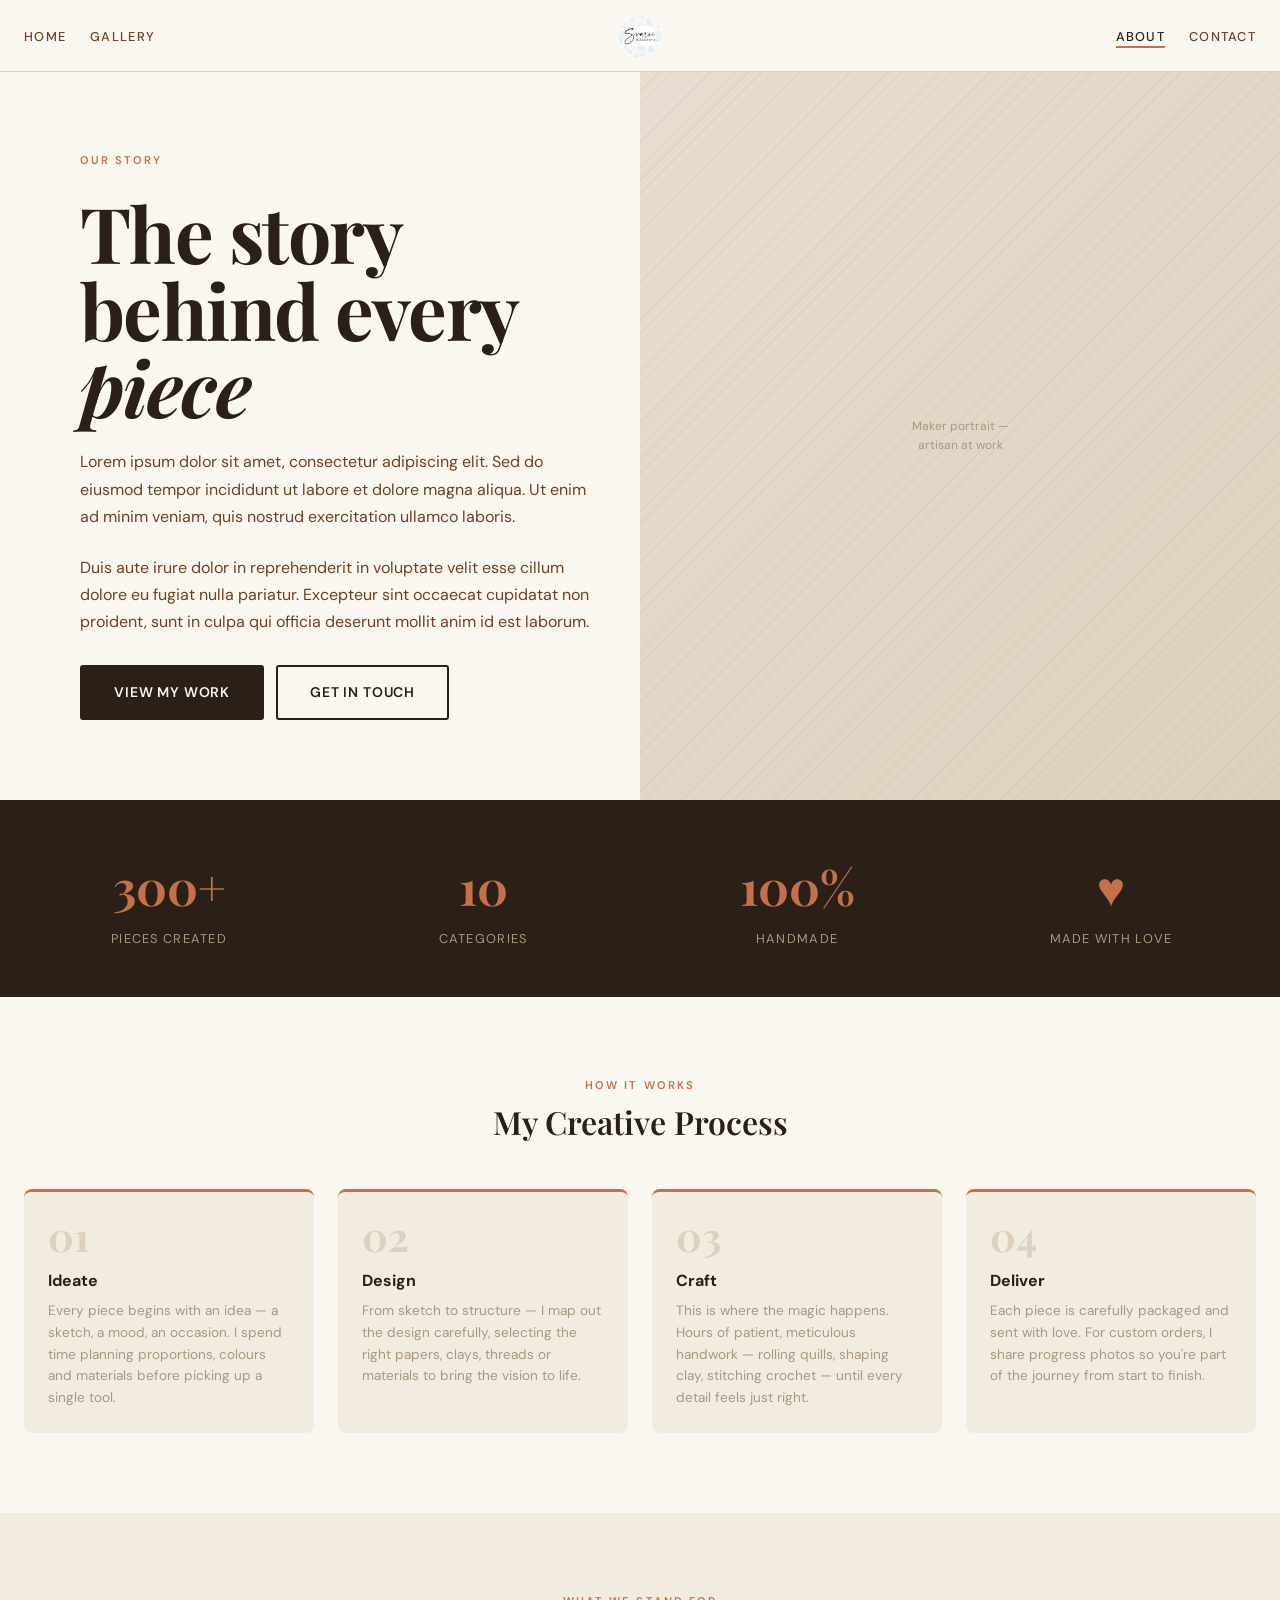
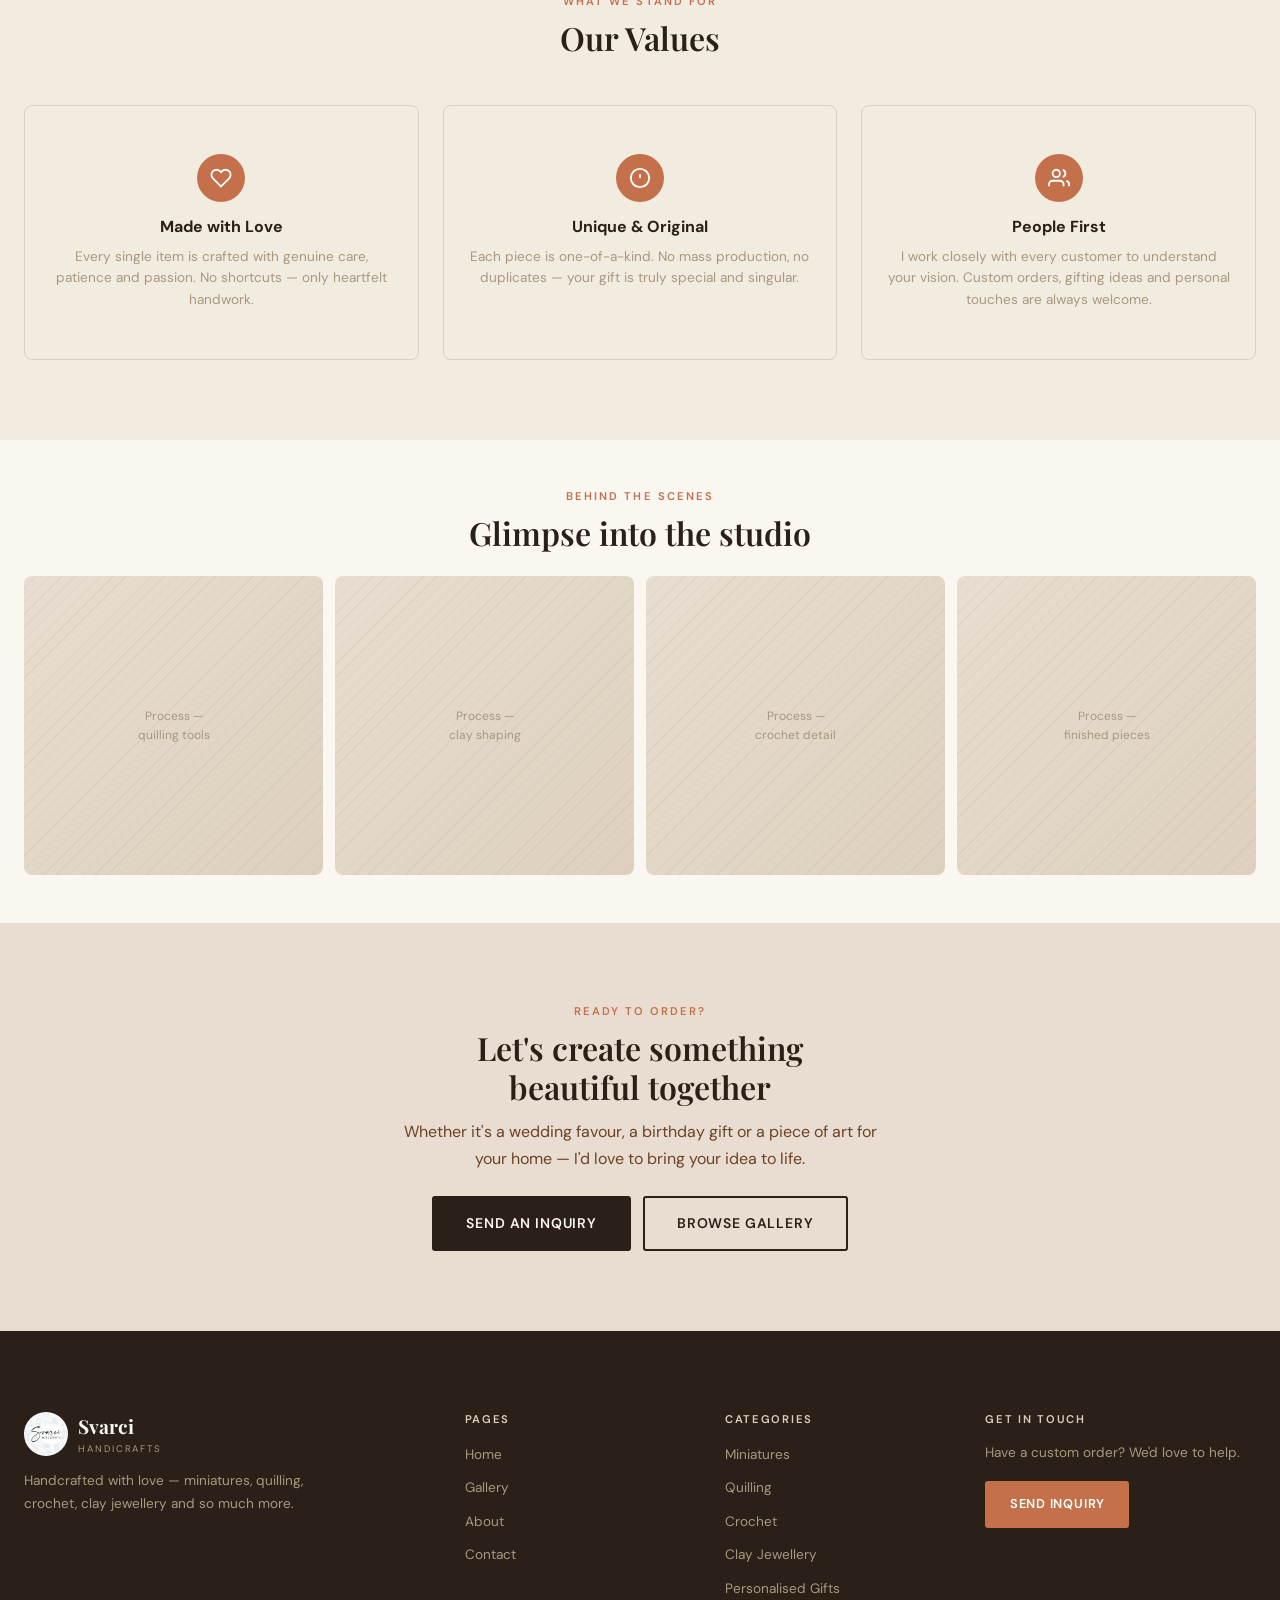
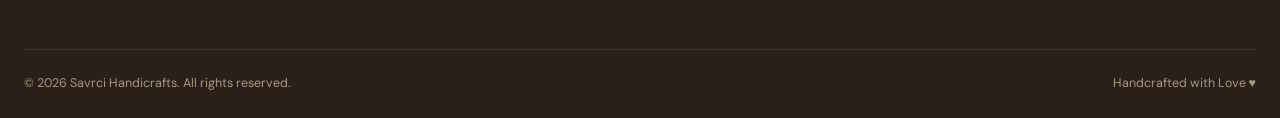
==== about.html @ df6777ce "Add files via upload" ====
<!DOCTYPE html>
<html lang="en">
<head>
  <meta charset="UTF-8"/>
  <meta name="viewport" content="width=device-width, initial-scale=1.0"/>
  <title>About — Savrci Handicrafts</title>
  <meta name="description" content="The story behind Savrci Handicrafts — handmade with love, passion and purpose."/>
  <link rel="preconnect" href="https://fonts.googleapis.com"/>
  <link href="https://fonts.googleapis.com/css2?family=Playfair+Display:ital,wght@0,400;0,600;0,700;1,400&family=DM+Sans:wght@300;400;500;600&display=swap" rel="stylesheet"/>
  <link rel="stylesheet" href="css/styles.css"/>
</head>
<body>

<!-- NAV -->
<nav class="site-nav">
  <div class="nav-inner">
    <ul class="nav-links desktop">
      <li><a href="index.html"   class="nav-link">Home</a></li>
      <li><a href="gallery.html" class="nav-link">Gallery</a></li>
    </ul>
    <a href="index.html" class="nav-logo">
      <img src="uploads/Svarci_logo.jpg" alt="Savrci Handicrafts"/>
    </a>
    <ul class="nav-links right desktop">
      <li><a href="about.html"   class="nav-link">About</a></li>
      <li><a href="contact.html" class="nav-link">Contact</a></li>
    </ul>
    <div class="nav-hamburger"><span></span><span></span><span></span></div>
  </div>
</nav>
<div class="mobile-menu">
  <a href="index.html"   class="nav-link">Home</a>
  <a href="gallery.html" class="nav-link">Gallery</a>
  <a href="about.html"   class="nav-link">About</a>
  <a href="contact.html" class="nav-link">Contact</a>
</div>

<!-- ABOUT HERO -->
<section class="about-hero">
  <div class="about-hero-left fade-up">
    <p class="text-overline">Our Story</p>
    <h1 class="display-xl">The story<br/>behind every<br/><em>piece</em></h1>
    <p class="text-body">Lorem ipsum dolor sit amet, consectetur adipiscing elit. Sed do eiusmod tempor incididunt ut labore et dolore magna aliqua. Ut enim ad minim veniam, quis nostrud exercitation ullamco laboris.</p>
    <p class="text-body">Duis aute irure dolor in reprehenderit in voluptate velit esse cillum dolore eu fugiat nulla pariatur. Excepteur sint occaecat cupidatat non proident, sunt in culpa qui officia deserunt mollit anim id est laborum.</p>
    <div style="display:flex;gap:var(--sp-sm);flex-wrap:wrap;margin-top:var(--sp-xs)">
      <a href="gallery.html" class="btn btn-primary">View My Work</a>
      <a href="contact.html" class="btn btn-outline">Get in Touch</a>
    </div>
  </div>
  <div class="about-hero-right fade-up">
    <div class="img-placeholder"><span>Maker portrait —<br/>artisan at work</span></div>
  </div>
</section>

<!-- STATS BAND -->
<div style="background:var(--brown-dark);padding:var(--sp-lg) 0">
  <div class="container">
    <div style="display:grid;grid-template-columns:repeat(4,1fr);gap:var(--sp-md);text-align:center">
      <div class="fade-up">
        <div style="font-family:var(--font-display);font-size:clamp(2rem,4vw,3rem);font-weight:700;color:var(--terracotta)">300+</div>
        <div style="font-size:0.8rem;color:var(--brown-light);letter-spacing:0.1em;text-transform:uppercase;margin-top:4px">Pieces Created</div>
      </div>
      <div class="fade-up">
        <div style="font-family:var(--font-display);font-size:clamp(2rem,4vw,3rem);font-weight:700;color:var(--terracotta)">10</div>
        <div style="font-size:0.8rem;color:var(--brown-light);letter-spacing:0.1em;text-transform:uppercase;margin-top:4px">Categories</div>
      </div>
      <div class="fade-up">
        <div style="font-family:var(--font-display);font-size:clamp(2rem,4vw,3rem);font-weight:700;color:var(--terracotta)">100%</div>
        <div style="font-size:0.8rem;color:var(--brown-light);letter-spacing:0.1em;text-transform:uppercase;margin-top:4px">Handmade</div>
      </div>
      <div class="fade-up">
        <div style="font-family:var(--font-display);font-size:clamp(2rem,4vw,3rem);font-weight:700;color:var(--terracotta)">♥</div>
        <div style="font-size:0.8rem;color:var(--brown-light);letter-spacing:0.1em;text-transform:uppercase;margin-top:4px">Made with Love</div>
      </div>
    </div>
  </div>
</div>

<!-- MY PROCESS -->
<section class="section">
  <div class="container">
    <div style="text-align:center;margin-bottom:var(--sp-lg)" class="fade-up">
      <p class="text-overline">How it works</p>
      <h2 class="display-md" style="margin-top:0.5rem">My Creative Process</h2>
    </div>
    <div class="process-grid stagger">
      <div class="process-step fade-up">
        <div class="process-num">01</div>
        <div class="process-title">Ideate</div>
        <div class="process-desc">Every piece begins with an idea — a sketch, a mood, an occasion. I spend time planning proportions, colours and materials before picking up a single tool.</div>
      </div>
      <div class="process-step fade-up">
        <div class="process-num">02</div>
        <div class="process-title">Design</div>
        <div class="process-desc">From sketch to structure — I map out the design carefully, selecting the right papers, clays, threads or materials to bring the vision to life.</div>
      </div>
      <div class="process-step fade-up">
        <div class="process-num">03</div>
        <div class="process-title">Craft</div>
        <div class="process-desc">This is where the magic happens. Hours of patient, meticulous handwork — rolling quills, shaping clay, stitching crochet — until every detail feels just right.</div>
      </div>
      <div class="process-step fade-up">
        <div class="process-num">04</div>
        <div class="process-title">Deliver</div>
        <div class="process-desc">Each piece is carefully packaged and sent with love. For custom orders, I share progress photos so you're part of the journey from start to finish.</div>
      </div>
    </div>
  </div>
</section>

<!-- VALUES -->
<section class="section" style="background:var(--cream-mid)">
  <div class="container">
    <div style="text-align:center;margin-bottom:var(--sp-lg)" class="fade-up">
      <p class="text-overline">What we stand for</p>
      <h2 class="display-md" style="margin-top:0.5rem">Our Values</h2>
    </div>
    <div class="values-grid stagger">
      <div class="value-card fade-up">
        <div class="value-icon">
          <svg viewBox="0 0 24 24"><path d="M20.84 4.61a5.5 5.5 0 0 0-7.78 0L12 5.67l-1.06-1.06a5.5 5.5 0 0 0-7.78 7.78l1.06 1.06L12 21.23l7.78-7.78 1.06-1.06a5.5 5.5 0 0 0 0-7.78z"/></svg>
        </div>
        <div class="value-title">Made with Love</div>
        <div class="value-desc">Every single item is crafted with genuine care, patience and passion. No shortcuts — only heartfelt handwork.</div>
      </div>
      <div class="value-card fade-up">
        <div class="value-icon">
          <svg viewBox="0 0 24 24"><circle cx="12" cy="12" r="10"/><line x1="12" y1="8" x2="12" y2="12"/><line x1="12" y1="16" x2="12.01" y2="16"/></svg>
        </div>
        <div class="value-title">Unique & Original</div>
        <div class="value-desc">Each piece is one-of-a-kind. No mass production, no duplicates — your gift is truly special and singular.</div>
      </div>
      <div class="value-card fade-up">
        <div class="value-icon">
          <svg viewBox="0 0 24 24"><path d="M17 21v-2a4 4 0 0 0-4-4H5a4 4 0 0 0-4 4v2"/><circle cx="9" cy="7" r="4"/><path d="M23 21v-2a4 4 0 0 0-3-3.87"/><path d="M16 3.13a4 4 0 0 1 0 7.75"/></svg>
        </div>
        <div class="value-title">People First</div>
        <div class="value-desc">I work closely with every customer to understand your vision. Custom orders, gifting ideas and personal touches are always welcome.</div>
      </div>
    </div>
  </div>
</section>

<!-- PROCESS PHOTO STRIP -->
<section class="section-sm">
  <div class="container">
    <div style="text-align:center;margin-bottom:var(--sp-md)" class="fade-up">
      <p class="text-overline">Behind the Scenes</p>
      <h2 class="display-md" style="margin-top:0.5rem">Glimpse into the studio</h2>
    </div>
    <div style="display:grid;grid-template-columns:repeat(4,1fr);gap:var(--sp-sm)" class="stagger">
      <div class="fade-up"><div class="img-placeholder" style="aspect-ratio:1;border-radius:var(--r-md)"><span>Process —<br/>quilling tools</span></div></div>
      <div class="fade-up"><div class="img-placeholder" style="aspect-ratio:1;border-radius:var(--r-md)"><span>Process —<br/>clay shaping</span></div></div>
      <div class="fade-up"><div class="img-placeholder" style="aspect-ratio:1;border-radius:var(--r-md)"><span>Process —<br/>crochet detail</span></div></div>
      <div class="fade-up"><div class="img-placeholder" style="aspect-ratio:1;border-radius:var(--r-md)"><span>Process —<br/>finished pieces</span></div></div>
    </div>
  </div>
</section>

<!-- CTA BAND -->
<div style="background:var(--cream-dark);padding:var(--sp-xl) 0;text-align:center">
  <div class="container fade-up">
    <p class="text-overline">Ready to order?</p>
    <h2 class="display-md" style="margin-top:0.5rem;margin-bottom:var(--sp-sm)">Let's create something<br/>beautiful together</h2>
    <p class="text-body" style="max-width:480px;margin:0 auto var(--sp-md)">Whether it's a wedding favour, a birthday gift or a piece of art for your home — I'd love to bring your idea to life.</p>
    <div style="display:flex;gap:var(--sp-sm);justify-content:center;flex-wrap:wrap">
      <a href="contact.html" class="btn btn-primary">Send an Inquiry</a>
      <a href="gallery.html" class="btn btn-outline">Browse Gallery</a>
    </div>
  </div>
</div>

<!-- FOOTER -->
<footer class="site-footer">
  <div class="container">
    <div class="footer-grid">
      <div>
        <div class="footer-brand-logo">
          <img src="uploads/Svarci_logo.jpg" alt="Savrci"/>
          <div><div class="footer-brand-name">Svarci</div><div class="footer-brand-sub">Handicrafts</div></div>
        </div>
        <p class="footer-brand-desc">Handcrafted with love — miniatures, quilling, crochet, clay jewellery and so much more.</p>
      </div>
      <div>
        <p class="footer-heading">Pages</p>
        <ul class="footer-links">
          <li><a href="index.html">Home</a></li>
          <li><a href="gallery.html">Gallery</a></li>
          <li><a href="about.html">About</a></li>
          <li><a href="contact.html">Contact</a></li>
        </ul>
      </div>
      <div>
        <p class="footer-heading">Categories</p>
        <ul class="footer-links">
          <li><a href="gallery.html?cat=miniatures">Miniatures</a></li>
          <li><a href="gallery.html?cat=quilling">Quilling</a></li>
          <li><a href="gallery.html?cat=crochet">Crochet</a></li>
          <li><a href="gallery.html?cat=clay-jewellery">Clay Jewellery</a></li>
          <li><a href="gallery.html?cat=personalised">Personalised Gifts</a></li>
        </ul>
      </div>
      <div>
        <p class="footer-heading">Get in Touch</p>
        <p style="font-size:0.85rem;color:var(--brown-light);line-height:1.8">Have a custom order? We'd love to help.</p>
        <a href="contact.html" class="btn btn-terracotta" style="margin-top:1rem;font-size:0.8rem;padding:0.7rem 1.4rem">Send Inquiry</a>
      </div>
    </div>
    <div class="footer-bottom">
      <span>© 2026 Savrci Handicrafts. All rights reserved.</span>
      <span>Handcrafted with Love ♥</span>
    </div>
  </div>
</footer>

<script src="js/main.js"></script>
</body>
</html>
---- css/styles.css ----
/* ══════════════════════════════════════════════
   SAVRCI HANDICRAFTS — Design System & Styles
   ══════════════════════════════════════════════ */

/* ── Design Tokens ── */
:root {
  /* Colors */
  --cream:          #FAF6F0;
  --cream-mid:      #F2EBE0;
  --cream-dark:     #E8DDD0;
  --terracotta:     #C4704A;
  --terracotta-lt:  #D98B63;
  --terracotta-dk:  #A85A38;
  --brown-dark:     #2A2018;
  --brown-mid:      #6B4226;
  --brown-light:    #A89880;
  --sand:           #DDD0BE;
  --white:          #FFFFFF;

  /* Typography */
  --font-display: 'Playfair Display', Georgia, serif;
  --font-body:    'DM Sans', Helvetica, Arial, sans-serif;

  /* Spacing */
  --sp-xs:  0.375rem;
  --sp-sm:  0.75rem;
  --sp-md:  1.5rem;
  --sp-lg:  3rem;
  --sp-xl:  5rem;
  --sp-2xl: 8rem;

  /* Layout */
  --max-w: 1320px;
  --nav-h: 72px;

  /* Motion */
  --ease: cubic-bezier(0.22, 1, 0.36, 1);
  --t-fast: 0.2s;
  --t-med:  0.4s;
  --t-slow: 0.7s;

  /* Radius */
  --r-sm: 3px;
  --r-md: 8px;
}

/* ── Reset & Base ── */
*, *::before, *::after { box-sizing: border-box; margin: 0; padding: 0; }
html { scroll-behavior: smooth; -webkit-text-size-adjust: 100%; }

body {
  background: var(--cream);
  color: var(--brown-dark);
  font-family: var(--font-body);
  font-size: 16px;
  line-height: 1.6;
  overflow-x: hidden;
}

img { display: block; max-width: 100%; }
a { color: inherit; text-decoration: none; }
button { cursor: pointer; border: none; background: none; font-family: inherit; }
ul, ol { list-style: none; }
input, textarea, select { font-family: inherit; }

/* ── Typography Scale ── */
.display-xl {
  font-family: var(--font-display);
  font-size: clamp(2.8rem, 6vw, 5.5rem);
  font-weight: 700;
  line-height: 1.0;
  letter-spacing: -0.02em;
}
.display-lg {
  font-family: var(--font-display);
  font-size: clamp(2rem, 4vw, 3.5rem);
  font-weight: 700;
  line-height: 1.1;
}
.display-md {
  font-family: var(--font-display);
  font-size: clamp(1.5rem, 2.5vw, 2.2rem);
  font-weight: 600;
  line-height: 1.2;
}
.text-overline {
  font-family: var(--font-body);
  font-size: 0.7rem;
  font-weight: 600;
  letter-spacing: 0.18em;
  text-transform: uppercase;
  color: var(--terracotta);
}
.text-body { font-size: 1rem; line-height: 1.7; color: var(--brown-mid); }
.text-sm   { font-size: 0.875rem; line-height: 1.6; }
.text-muted { color: var(--brown-light); }

/* ── Layout Helpers ── */
.container {
  width: 100%;
  max-width: var(--max-w);
  margin: 0 auto;
  padding: 0 var(--sp-md);
}
.section { padding: var(--sp-xl) 0; }
.section-sm { padding: var(--sp-lg) 0; }

/* ── Buttons ── */
.btn {
  display: inline-flex;
  align-items: center;
  gap: var(--sp-xs);
  padding: 0.875rem 2rem;
  font-family: var(--font-body);
  font-size: 0.875rem;
  font-weight: 600;
  letter-spacing: 0.06em;
  text-transform: uppercase;
  border-radius: var(--r-sm);
  transition: all var(--t-fast) var(--ease);
  white-space: nowrap;
}
.btn-primary {
  background: var(--brown-dark);
  color: var(--cream);
  border: 2px solid var(--brown-dark);
}
.btn-primary:hover {
  background: var(--terracotta);
  border-color: var(--terracotta);
  transform: translateY(-2px);
}
.btn-outline {
  background: transparent;
  color: var(--brown-dark);
  border: 2px solid var(--brown-dark);
}
.btn-outline:hover {
  background: var(--brown-dark);
  color: var(--cream);
  transform: translateY(-2px);
}
.btn-terracotta {
  background: var(--terracotta);
  color: var(--white);
  border: 2px solid var(--terracotta);
}
.btn-terracotta:hover {
  background: var(--terracotta-dk);
  border-color: var(--terracotta-dk);
  transform: translateY(-2px);
}
.btn-ghost-light {
  background: transparent;
  color: var(--cream);
  border: 2px solid rgba(250,246,240,0.6);
}
.btn-ghost-light:hover {
  background: rgba(250,246,240,0.15);
  border-color: var(--cream);
}

/* ── Image Placeholder ── */
.img-placeholder {
  background: linear-gradient(135deg, var(--cream-dark) 0%, var(--sand) 100%);
  display: flex;
  align-items: center;
  justify-content: center;
  flex-direction: column;
  gap: 6px;
  color: var(--brown-light);
  font-size: 0.75rem;
  font-family: var(--font-body);
  text-align: center;
  padding: 12px;
  position: relative;
  overflow: hidden;
}
.img-placeholder::before {
  content: '';
  position: absolute;
  inset: 0;
  background: repeating-linear-gradient(
    -45deg,
    transparent, transparent 8px,
    rgba(168,152,128,0.12) 8px, rgba(168,152,128,0.12) 9px
  );
}
.img-placeholder span { position: relative; z-index: 1; }

/* ── ═══════════════════════════════
   NAVIGATION
   ═══════════════════════════════ ── */
.site-nav {
  position: sticky;
  top: 0;
  z-index: 100;
  height: var(--nav-h);
  background: var(--cream);
  border-bottom: 1px solid var(--sand);
  transition: box-shadow var(--t-med) var(--ease);
}
.site-nav.scrolled { box-shadow: 0 2px 20px rgba(42,32,24,0.08); }

.nav-inner {
  height: 100%;
  display: grid;
  grid-template-columns: 1fr auto 1fr;
  align-items: center;
  max-width: var(--max-w);
  margin: 0 auto;
  padding: 0 var(--sp-md);
  gap: var(--sp-md);
}
.nav-links {
  display: flex;
  gap: var(--sp-md);
  align-items: center;
}
.nav-links.right { justify-content: flex-end; }
.nav-link {
  font-size: 0.8rem;
  font-weight: 500;
  letter-spacing: 0.1em;
  text-transform: uppercase;
  color: var(--brown-mid);
  position: relative;
  transition: color var(--t-fast);
}
.nav-link::after {
  content: '';
  position: absolute;
  bottom: -3px; left: 0;
  width: 0; height: 1.5px;
  background: var(--terracotta);
  transition: width var(--t-med) var(--ease);
}
.nav-link:hover, .nav-link.active { color: var(--brown-dark); }
.nav-link:hover::after, .nav-link.active::after { width: 100%; }

.nav-logo {
  display: flex;
  align-items: center;
  justify-content: center;
  flex-direction: column;
}
.nav-logo img { height: 46px; width: 46px; object-fit: contain; border-radius: 50%; }
.nav-logo-text { font-family: var(--font-display); font-size: 1.3rem; font-weight: 700; line-height: 1; }
.nav-logo-sub  { font-size: 0.55rem; letter-spacing: 0.25em; text-transform: uppercase; color: var(--brown-light); }

/* Mobile nav */
.nav-hamburger {
  display: none;
  flex-direction: column;
  gap: 5px;
  padding: 4px;
  cursor: pointer;
}
.nav-hamburger span {
  display: block;
  width: 22px; height: 2px;
  background: var(--brown-dark);
  transition: all var(--t-fast) var(--ease);
  border-radius: 2px;
}
.nav-hamburger.open span:nth-child(1) { transform: translateY(7px) rotate(45deg); }
.nav-hamburger.open span:nth-child(2) { opacity: 0; }
.nav-hamburger.open span:nth-child(3) { transform: translateY(-7px) rotate(-45deg); }

.mobile-menu {
  display: none;
  position: fixed;
  inset: 0;
  top: var(--nav-h);
  background: var(--cream);
  z-index: 99;
  flex-direction: column;
  align-items: center;
  justify-content: center;
  gap: var(--sp-lg);
  padding: var(--sp-xl);
}
.mobile-menu.open { display: flex; }
.mobile-menu .nav-link { font-size: 1.5rem; letter-spacing: 0.05em; }

/* ── ═══════════════════════════════
   HERO SECTION
   ═══════════════════════════════ ── */
.hero {
  min-height: calc(100vh - var(--nav-h));
  display: grid;
  grid-template-columns: 55% 45%;
  overflow: hidden;
}
.hero-left {
  padding: var(--sp-xl) var(--sp-lg) var(--sp-xl) var(--sp-xl);
  display: flex;
  flex-direction: column;
  justify-content: center;
  gap: var(--sp-md);
}
.hero-tags {
  display: flex;
  flex-wrap: wrap;
  gap: var(--sp-xs);
  margin-top: var(--sp-sm);
}
.hero-tag {
  font-size: 0.75rem;
  font-weight: 500;
  color: var(--brown-light);
  border: 1px solid var(--sand);
  border-radius: 20px;
  padding: 4px 12px;
  transition: all var(--t-fast);
}
.hero-tag:hover { border-color: var(--terracotta); color: var(--terracotta); cursor: pointer; }
.hero-ctas { display: flex; gap: var(--sp-sm); flex-wrap: wrap; }
.hero-stat { font-size: 0.8rem; color: var(--brown-light); margin-top: var(--sp-xs); }
.hero-stat strong { color: var(--terracotta); font-size: 1.1rem; }

.hero-right {
  display: grid;
  grid-template-columns: 1fr 1fr;
  grid-template-rows: 1fr 1fr;
  gap: 4px;
  padding: 4px;
  background: var(--sand);
}
.hero-right .img-placeholder { height: 100%; min-height: 200px; }
.hero-right .img-placeholder:first-child { grid-row: span 2; }

/* ── ═══════════════════════════════
   CATEGORIES SECTION
   ═══════════════════════════════ ── */
.categories { background: var(--cream-mid); }

.categories-grid {
  display: grid;
  grid-template-columns: repeat(5, 1fr);
  gap: var(--sp-sm);
  margin-top: var(--sp-lg);
}
.category-card {
  cursor: pointer;
  text-align: center;
  transition: transform var(--t-med) var(--ease);
}
.category-card:hover { transform: translateY(-6px); }
.category-card:hover .category-img-wrap::after {
  opacity: 1;
}
.category-img-wrap {
  position: relative;
  overflow: hidden;
  border-radius: var(--r-md);
  aspect-ratio: 1;
  background: var(--sand);
}
.category-img-wrap .img-placeholder { height: 100%; border-radius: var(--r-md); aspect-ratio: 1; }
.category-img-wrap::after {
  content: '';
  position: absolute;
  inset: 0;
  border-radius: var(--r-md);
  border: 2px solid var(--terracotta);
  opacity: 0;
  transition: opacity var(--t-fast);
}
.category-label {
  margin-top: 10px;
  font-size: 0.8rem;
  font-weight: 600;
  letter-spacing: 0.04em;
  color: var(--brown-dark);
}
.category-count {
  font-size: 0.7rem;
  color: var(--brown-light);
  margin-top: 2px;
}

/* ── ═══════════════════════════════
   FEATURED PRODUCTS
   ═══════════════════════════════ ── */
.products-grid {
  display: grid;
  grid-template-columns: repeat(4, 1fr);
  gap: var(--sp-md);
  margin-top: var(--sp-lg);
}
.product-card {
  cursor: pointer;
}
.product-img-wrap {
  position: relative;
  overflow: hidden;
  border-radius: var(--r-md);
  aspect-ratio: 3/4;
  background: var(--cream-dark);
}
.product-img-wrap .img-placeholder { height: 100%; border-radius: var(--r-md); }
.product-overlay {
  position: absolute;
  inset: 0;
  background: rgba(42,32,24,0.45);
  display: flex;
  align-items: center;
  justify-content: center;
  opacity: 0;
  transition: opacity var(--t-med) var(--ease);
  border-radius: var(--r-md);
}
.product-card:hover .product-overlay { opacity: 1; }
.product-info { margin-top: var(--sp-sm); }
.product-name { font-size: 0.9rem; font-weight: 600; color: var(--brown-dark); }
.product-cat  { font-size: 0.75rem; color: var(--brown-light); margin-top: 2px; }
.product-price {
  font-size: 0.9rem;
  font-weight: 600;
  color: var(--terracotta);
  margin-top: 4px;
}

/* Section header */
.section-header {
  display: flex;
  align-items: flex-end;
  justify-content: space-between;
  flex-wrap: wrap;
  gap: var(--sp-sm);
}
.section-header-left { display: flex; flex-direction: column; gap: 6px; }

/* ── ═══════════════════════════════
   OUR STORY SECTION
   ═══════════════════════════════ ── */
.our-story { background: var(--cream-dark); overflow: hidden; }
.story-grid {
  display: grid;
  grid-template-columns: 1fr 1fr;
  min-height: 520px;
}
.story-img {
  position: relative;
  overflow: hidden;
}
.story-img .img-placeholder { height: 100%; min-height: 520px; }
.story-content {
  padding: var(--sp-xl) var(--sp-xl) var(--sp-xl) var(--sp-lg);
  display: flex;
  flex-direction: column;
  justify-content: center;
  gap: var(--sp-md);
}
.story-list { display: flex; flex-direction: column; gap: var(--sp-sm); margin-top: var(--sp-xs); }
.story-list-item {
  display: flex;
  align-items: flex-start;
  gap: var(--sp-sm);
  font-size: 0.9rem;
  color: var(--brown-mid);
}
.story-dot {
  width: 8px; height: 8px;
  border-radius: 50%;
  background: var(--terracotta);
  flex-shrink: 0;
  margin-top: 6px;
}

/* ── ═══════════════════════════════
   SOCIAL SECTION
   ═══════════════════════════════ ── */
.social-section { background: var(--terracotta); padding: var(--sp-lg) 0; }
.social-inner {
  display: flex;
  align-items: center;
  justify-content: space-between;
  flex-wrap: wrap;
  gap: var(--sp-lg);
}
.social-text h2 { color: var(--cream); font-family: var(--font-display); font-size: clamp(1.3rem, 2.5vw, 2rem); }
.social-text p  { color: rgba(250,246,240,0.8); font-size: 0.9rem; margin-top: 4px; }
.social-icons   { display: flex; gap: var(--sp-sm); flex-wrap: wrap; }

.social-icon-btn {
  display: flex;
  align-items: center;
  gap: 8px;
  padding: 10px 18px;
  border: 2px solid rgba(250,246,240,0.5);
  border-radius: 30px;
  color: var(--cream);
  font-size: 0.8rem;
  font-weight: 600;
  letter-spacing: 0.04em;
  transition: all var(--t-fast) var(--ease);
  cursor: pointer;
}
.social-icon-btn:hover {
  background: rgba(250,246,240,0.15);
  border-color: var(--cream);
  transform: translateY(-2px);
}
.social-icon-btn svg { width: 16px; height: 16px; }

/* ── ═══════════════════════════════
   GALLERY PAGE
   ═══════════════════════════════ ── */
.page-hero {
  background: var(--brown-dark);
  color: var(--cream);
  text-align: center;
  padding: var(--sp-xl) var(--sp-md);
}
.page-hero h1 { font-family: var(--font-display); color: var(--cream); }
.page-hero p { color: var(--sand); margin-top: var(--sp-sm); font-size: 1rem; }

.filter-bar {
  background: var(--cream-mid);
  border-bottom: 1px solid var(--sand);
  padding: var(--sp-sm) 0;
  position: sticky;
  top: var(--nav-h);
  z-index: 50;
}
.filter-bar-inner {
  display: flex;
  gap: var(--sp-xs);
  flex-wrap: wrap;
  align-items: center;
  max-width: var(--max-w);
  margin: 0 auto;
  padding: 0 var(--sp-md);
}
.filter-pill {
  padding: 6px 16px;
  border-radius: 20px;
  font-size: 0.78rem;
  font-weight: 500;
  cursor: pointer;
  border: 1.5px solid var(--sand);
  color: var(--brown-mid);
  background: transparent;
  transition: all var(--t-fast);
  white-space: nowrap;
}
.filter-pill:hover  { border-color: var(--terracotta); color: var(--terracotta); }
.filter-pill.active { background: var(--brown-dark); color: var(--cream); border-color: var(--brown-dark); }

.gallery-grid {
  display: grid;
  grid-template-columns: repeat(4, 1fr);
  gap: 16px;
  margin-top: var(--sp-lg);
}
.gallery-card {
  cursor: pointer;
  border-radius: var(--r-md);
  overflow: hidden;
  background: var(--cream-mid);
  transition: transform var(--t-med) var(--ease), box-shadow var(--t-med) var(--ease);
}
.gallery-card:hover { transform: translateY(-6px); box-shadow: 0 12px 32px rgba(42,32,24,0.12); }
.gallery-card .img-placeholder { aspect-ratio: 3/4; width: 100%; border-radius: 0; }
.gallery-card-info { padding: 12px 14px 14px; }
.gallery-card-name { font-size: 0.88rem; font-weight: 600; color: var(--brown-dark); }
.gallery-card-cat  { font-size: 0.75rem; color: var(--brown-light); margin-top: 2px; }
.gallery-hidden { display: none !important; }

/* ── ═══════════════════════════════
   ABOUT PAGE
   ═══════════════════════════════ ── */
.about-hero {
  display: grid;
  grid-template-columns: 1fr 1fr;
  min-height: 80vh;
}
.about-hero-left {
  padding: var(--sp-xl) var(--sp-lg) var(--sp-xl) var(--sp-xl);
  display: flex;
  flex-direction: column;
  justify-content: center;
  gap: var(--sp-md);
}
.about-hero-right .img-placeholder { height: 100%; min-height: 500px; }

.process-grid {
  display: grid;
  grid-template-columns: repeat(4, 1fr);
  gap: var(--sp-md);
  margin-top: var(--sp-lg);
}
.process-step {
  padding: var(--sp-md);
  background: var(--cream-mid);
  border-radius: var(--r-md);
  border-top: 3px solid var(--terracotta);
}
.process-num {
  font-family: var(--font-display);
  font-size: 2.5rem;
  font-weight: 700;
  color: var(--sand);
  line-height: 1;
  margin-bottom: var(--sp-sm);
}
.process-title { font-size: 1rem; font-weight: 700; color: var(--brown-dark); margin-bottom: 6px; }
.process-desc  { font-size: 0.85rem; color: var(--brown-light); line-height: 1.6; }

.values-grid {
  display: grid;
  grid-template-columns: repeat(3, 1fr);
  gap: var(--sp-md);
  margin-top: var(--sp-lg);
}
.value-card {
  text-align: center;
  padding: var(--sp-lg) var(--sp-md);
  border: 1px solid var(--sand);
  border-radius: var(--r-md);
  transition: border-color var(--t-fast), transform var(--t-med) var(--ease);
}
.value-card:hover { border-color: var(--terracotta); transform: translateY(-4px); }
.value-icon {
  width: 48px; height: 48px;
  border-radius: 50%;
  background: var(--terracotta);
  display: flex; align-items: center; justify-content: center;
  margin: 0 auto var(--sp-sm);
}
.value-icon svg { width: 22px; height: 22px; stroke: white; fill: none; stroke-width: 2; }
.value-title { font-size: 1rem; font-weight: 700; color: var(--brown-dark); margin-bottom: 6px; }
.value-desc  { font-size: 0.85rem; color: var(--brown-light); line-height: 1.6; }

/* ── ═══════════════════════════════
   CONTACT PAGE
   ═══════════════════════════════ ── */
.contact-grid {
  display: grid;
  grid-template-columns: 1fr 1.2fr;
  gap: var(--sp-xl);
  align-items: start;
  margin-top: var(--sp-xl);
}
.contact-info-item {
  display: flex;
  align-items: flex-start;
  gap: var(--sp-sm);
  margin-bottom: var(--sp-md);
}
.contact-info-icon {
  width: 40px; height: 40px; flex-shrink: 0;
  background: var(--cream-dark);
  border-radius: 50%;
  display: flex; align-items: center; justify-content: center;
}
.contact-info-icon svg { width: 18px; height: 18px; stroke: var(--terracotta); fill: none; stroke-width: 2; }
.contact-info-label { font-size: 0.7rem; font-weight: 600; letter-spacing: 0.1em; text-transform: uppercase; color: var(--brown-light); }
.contact-info-value { font-size: 0.95rem; color: var(--brown-dark); margin-top: 2px; font-weight: 500; }

/* Form */
.contact-form { display: flex; flex-direction: column; gap: var(--sp-sm); }
.form-row { display: grid; grid-template-columns: 1fr 1fr; gap: var(--sp-sm); }
.form-group { display: flex; flex-direction: column; gap: 6px; }
.form-label { font-size: 0.78rem; font-weight: 600; letter-spacing: 0.05em; text-transform: uppercase; color: var(--brown-mid); }
.form-input, .form-textarea, .form-select {
  padding: 12px 16px;
  border: 1.5px solid var(--sand);
  border-radius: var(--r-sm);
  background: var(--white);
  color: var(--brown-dark);
  font-size: 0.95rem;
  transition: border-color var(--t-fast), box-shadow var(--t-fast);
  outline: none;
  width: 100%;
}
.form-input:focus, .form-textarea:focus, .form-select:focus {
  border-color: var(--terracotta);
  box-shadow: 0 0 0 3px rgba(196,112,74,0.12);
}
.form-textarea { resize: vertical; min-height: 140px; line-height: 1.6; }
.form-input::placeholder, .form-textarea::placeholder { color: var(--brown-light); }

/* ── ═══════════════════════════════
   FOOTER
   ═══════════════════════════════ ── */
.site-footer { background: var(--brown-dark); color: var(--cream); padding: var(--sp-xl) 0 var(--sp-md); }
.footer-grid {
  display: grid;
  grid-template-columns: 2fr 1fr 1fr 1.5fr;
  gap: var(--sp-xl);
  padding-bottom: var(--sp-lg);
  border-bottom: 1px solid rgba(255,255,255,0.1);
}
.footer-brand-logo { display: flex; align-items: center; gap: 10px; margin-bottom: var(--sp-sm); }
.footer-brand-logo img { width: 44px; height: 44px; border-radius: 50%; }
.footer-brand-name { font-family: var(--font-display); font-size: 1.2rem; font-weight: 700; }
.footer-brand-sub  { font-size: 0.6rem; letter-spacing: 0.2em; text-transform: uppercase; color: var(--brown-light); }
.footer-brand-desc { font-size: 0.85rem; color: var(--brown-light); line-height: 1.7; max-width: 300px; }
.footer-heading { font-size: 0.7rem; font-weight: 600; letter-spacing: 0.15em; text-transform: uppercase; color: var(--sand); margin-bottom: var(--sp-sm); }
.footer-links { display: flex; flex-direction: column; gap: 8px; }
.footer-links a { font-size: 0.85rem; color: var(--brown-light); transition: color var(--t-fast); }
.footer-links a:hover { color: var(--cream); }
.footer-social-row { display: flex; gap: 10px; margin-top: var(--sp-sm); flex-wrap: wrap; }
.footer-social-btn {
  width: 36px; height: 36px;
  border: 1.5px solid rgba(255,255,255,0.2);
  border-radius: 50%;
  display: flex; align-items: center; justify-content: center;
  color: var(--brown-light);
  transition: all var(--t-fast);
}
.footer-social-btn:hover { border-color: var(--terracotta); color: var(--cream); background: var(--terracotta); }
.footer-social-btn svg { width: 15px; height: 15px; }

.footer-bottom {
  padding-top: var(--sp-md);
  display: flex;
  align-items: center;
  justify-content: space-between;
  flex-wrap: wrap;
  gap: var(--sp-sm);
  font-size: 0.78rem;
  color: var(--brown-light);
}

/* ── Scroll-in animations ── */
.fade-up {
  opacity: 0;
  transform: translateY(28px);
  transition: opacity var(--t-slow) var(--ease), transform var(--t-slow) var(--ease);
}
.fade-up.visible { opacity: 1; transform: translateY(0); }

/* Stagger children */
.stagger > * { transition-delay: calc(var(--i, 0) * 80ms); }

/* ── ═══════════════════════════════
   RESPONSIVE
   ═══════════════════════════════ ── */

/* Tablet ≤ 1024px */
@media (max-width: 1024px) {
  :root { --sp-xl: 3.5rem; }
  .hero { grid-template-columns: 1fr; min-height: auto; }
  .hero-left { padding: var(--sp-xl) var(--sp-md); }
  .hero-right { display: grid; grid-template-columns: repeat(3,1fr); grid-template-rows: auto; min-height: 280px; }
  .hero-right .img-placeholder:first-child { grid-row: span 1; }

  .categories-grid { grid-template-columns: repeat(5,1fr); gap: var(--sp-sm); }
  .products-grid   { grid-template-columns: repeat(3,1fr); }
  .gallery-grid    { grid-template-columns: repeat(3,1fr); }
  .footer-grid     { grid-template-columns: 1fr 1fr; gap: var(--sp-lg); }
  .process-grid    { grid-template-columns: repeat(2,1fr); }
  .values-grid     { grid-template-columns: repeat(3,1fr); }
  .story-grid      { grid-template-columns: 1fr; }
  .story-img .img-placeholder { min-height: 340px; }
  .about-hero      { grid-template-columns: 1fr; }
  .about-hero-right .img-placeholder { min-height: 360px; }
  .contact-grid    { grid-template-columns: 1fr; }
}

/* Mobile ≤ 768px */
@media (max-width: 768px) {
  :root { --sp-xl: 2.5rem; --sp-lg: 2rem; }

  .nav-links.desktop { display: none; }
  .nav-hamburger     { display: flex; }
  .nav-inner         { grid-template-columns: auto 1fr auto; }

  .hero-right { grid-template-columns: repeat(2,1fr); min-height: 220px; }
  .hero-ctas  { flex-direction: column; align-items: flex-start; }

  .categories-grid { grid-template-columns: repeat(2,1fr); }
  .products-grid   { grid-template-columns: repeat(2,1fr); }
  .gallery-grid    { grid-template-columns: repeat(2,1fr); }
  .footer-grid     { grid-template-columns: 1fr; gap: var(--sp-md); }
  .process-grid    { grid-template-columns: 1fr 1fr; }
  .values-grid     { grid-template-columns: 1fr; }
  .form-row        { grid-template-columns: 1fr; }
  .social-inner    { flex-direction: column; text-align: center; }
  .social-icons    { justify-content: center; }
  .story-content   { padding: var(--sp-lg) var(--sp-md); }
  .about-hero-left { padding: var(--sp-lg) var(--sp-md); }
  .footer-bottom   { flex-direction: column; text-align: center; }
}

/* Small mobile ≤ 480px */
@media (max-width: 480px) {
  .categories-grid { grid-template-columns: repeat(2,1fr); gap: var(--sp-xs); }
  .products-grid   { grid-template-columns: 1fr 1fr; gap: var(--sp-sm); }
  .gallery-grid    { grid-template-columns: 1fr 1fr; gap: 10px; }
  .process-grid    { grid-template-columns: 1fr; }
  .display-xl      { font-size: 2.2rem; }
}
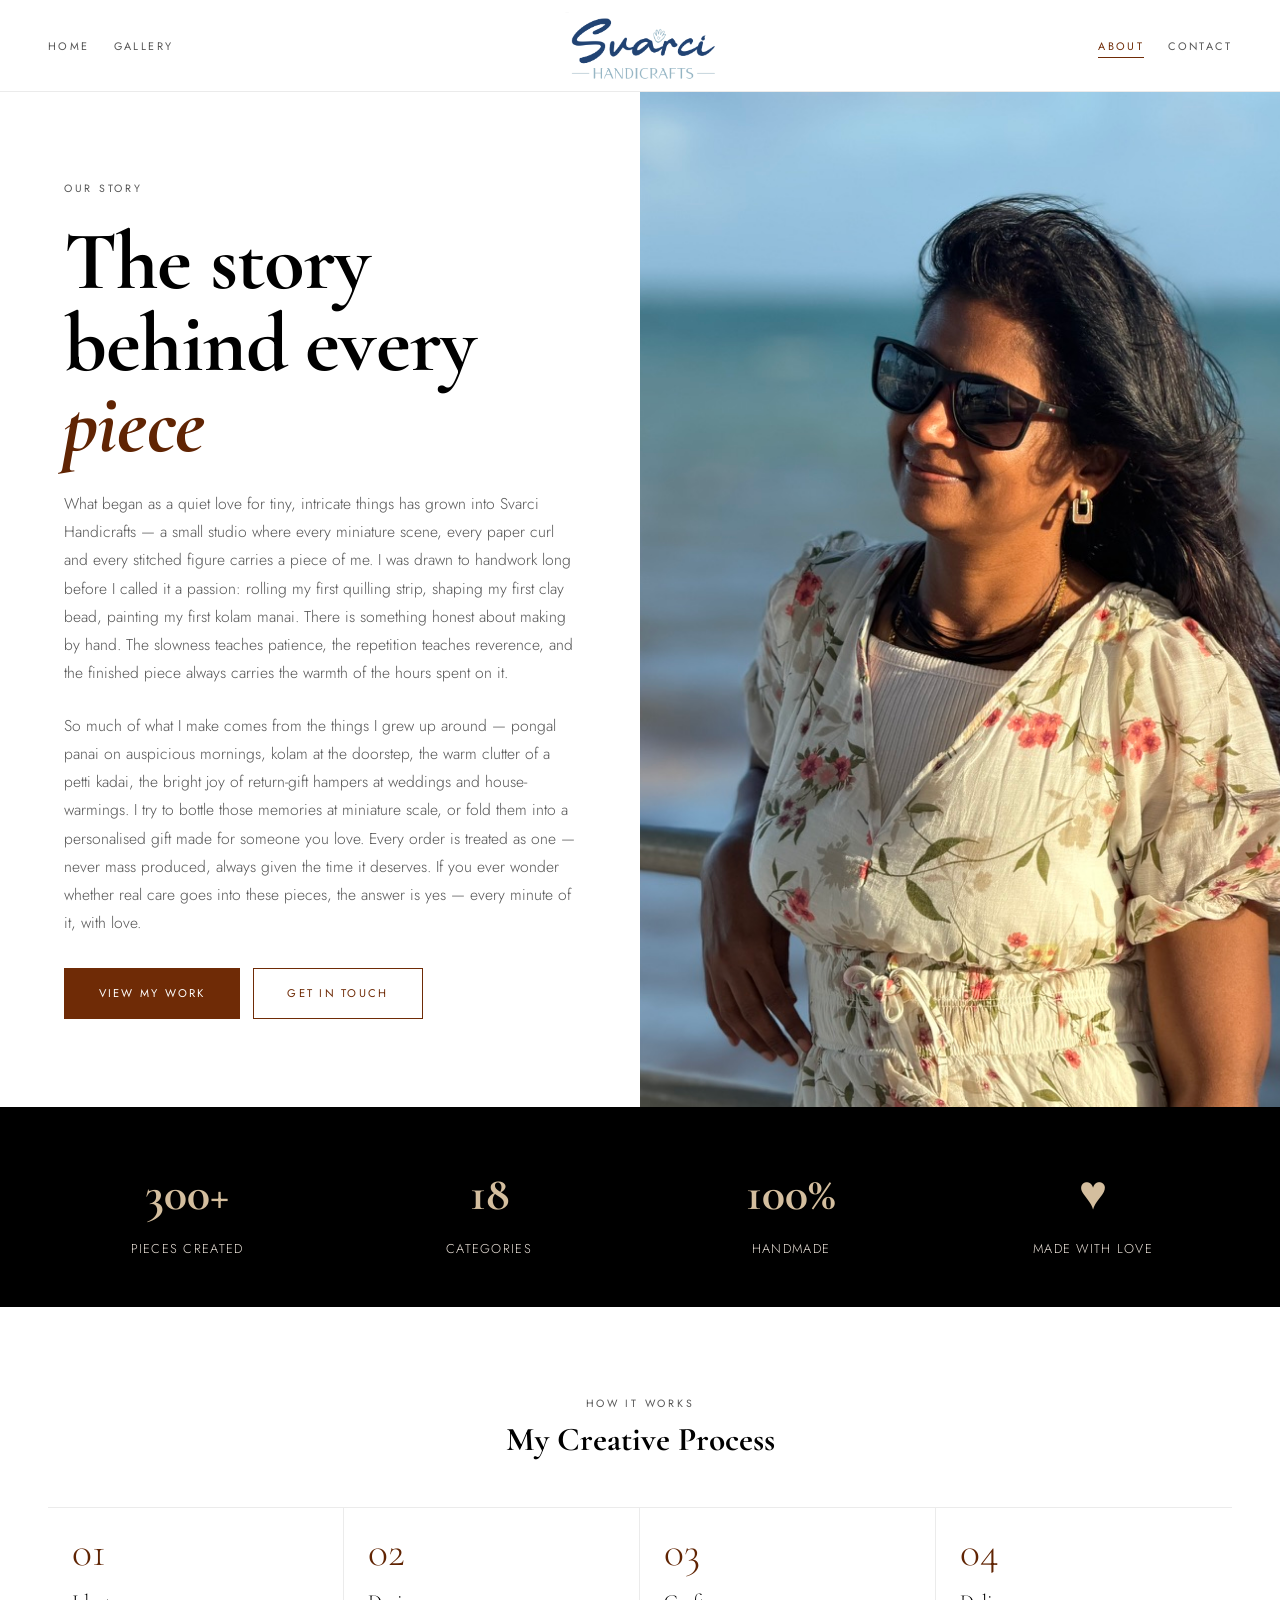
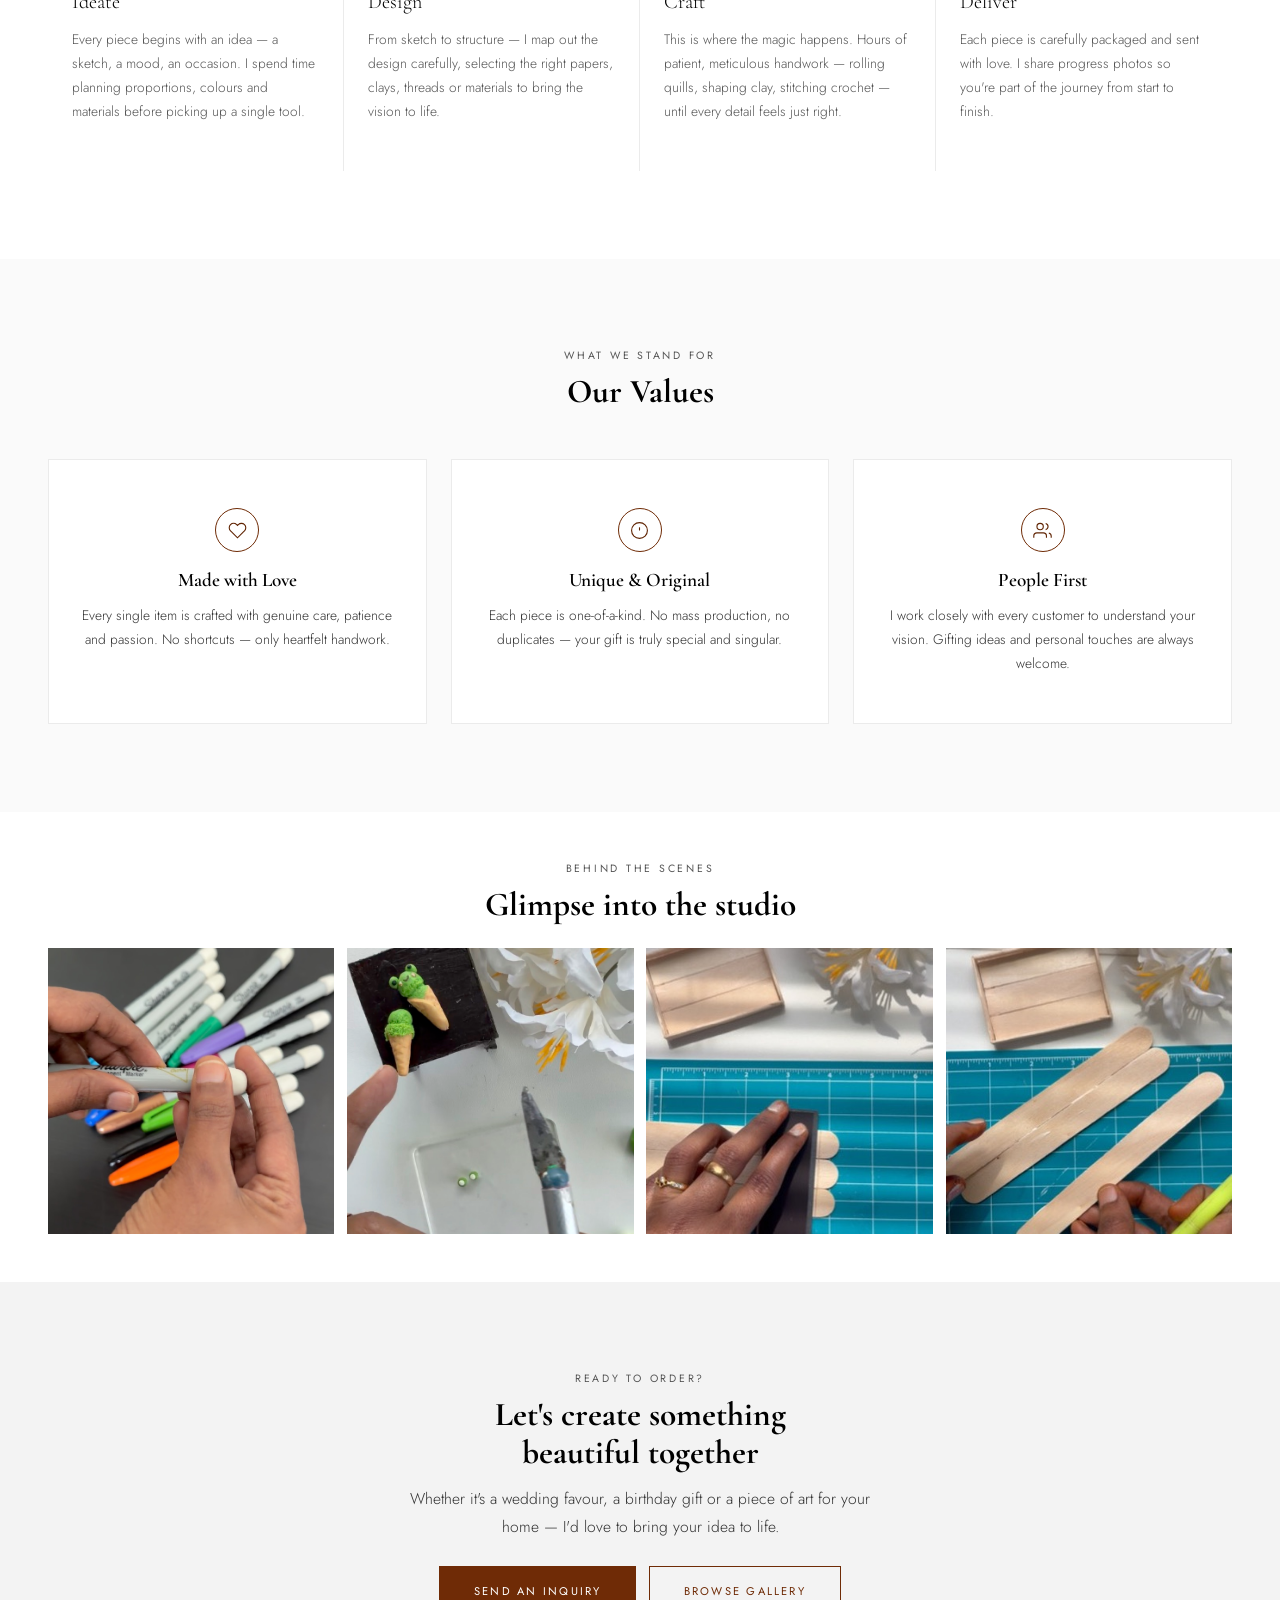
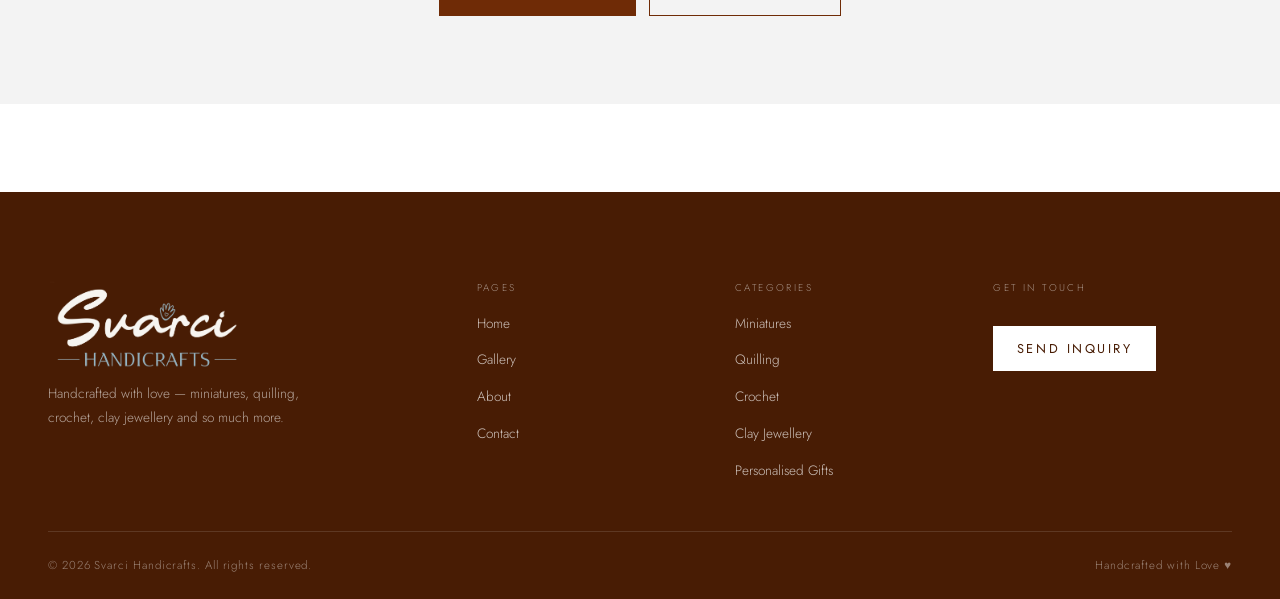
==== commit a1e5ce26: "Sync local site: updated pages, styles, scripts, archive and uploads Co-Authored-By: Claude Opus 5.5" ====
--- a/about.html
+++ b/about.html
@@ -3,11 +3,12 @@
 <head>
   <meta charset="UTF-8"/>
   <meta name="viewport" content="width=device-width, initial-scale=1.0"/>
-  <title>About — Savrci Handicrafts</title>
-  <meta name="description" content="The story behind Savrci Handicrafts — handmade with love, passion and purpose."/>
+  <title>About — Svarci Handicrafts</title>
+  <meta name="description" content="The story behind Svarci Handicrafts — handmade with love, passion and purpose."/>
   <link rel="preconnect" href="https://fonts.googleapis.com"/>
-  <link href="https://fonts.googleapis.com/css2?family=Playfair+Display:ital,wght@0,400;0,600;0,700;1,400&family=DM+Sans:wght@300;400;500;600&display=swap" rel="stylesheet"/>
+  <link href="https://fonts.googleapis.com/css2?family=Cormorant+Garamond:ital,wght@0,300;0,400;0,500;1,300;1,400&family=Jost:wght@300;400;500&display=swap" rel="stylesheet"/>
   <link rel="stylesheet" href="css/styles.css"/>
+<style>.display-xl,.display-md{font-weight:700}.value-title{font-weight:600}.value-desc{color:#333}.process-desc{color:#555}</style>
 </head>
 <body>
 
@@ -19,7 +20,7 @@
       <li><a href="gallery.html" class="nav-link">Gallery</a></li>
     </ul>
     <a href="index.html" class="nav-logo">
-      <img src="uploads/Svarci_logo.jpg" alt="Savrci Handicrafts"/>
+      <img src="uploads/svarci-logo-trim.png" alt="Svarci Handicrafts"/>
     </a>
     <ul class="nav-links right desktop">
       <li><a href="about.html"   class="nav-link">About</a></li>
@@ -38,17 +39,17 @@
 <!-- ABOUT HERO -->
 <section class="about-hero">
   <div class="about-hero-left fade-up">
-    <p class="text-overline">Our Story</p>
+    <p class="text-overline" style="color:#555">Our Story</p>
     <h1 class="display-xl">The story<br/>behind every<br/><em>piece</em></h1>
-    <p class="text-body">Lorem ipsum dolor sit amet, consectetur adipiscing elit. Sed do eiusmod tempor incididunt ut labore et dolore magna aliqua. Ut enim ad minim veniam, quis nostrud exercitation ullamco laboris.</p>
-    <p class="text-body">Duis aute irure dolor in reprehenderit in voluptate velit esse cillum dolore eu fugiat nulla pariatur. Excepteur sint occaecat cupidatat non proident, sunt in culpa qui officia deserunt mollit anim id est laborum.</p>
+    <p class="text-body">What began as a quiet love for tiny, intricate things has grown into Svarci Handicrafts — a small studio where every miniature scene, every paper curl and every stitched figure carries a piece of me. I was drawn to handwork long before I called it a passion: rolling my first quilling strip, shaping my first clay bead, painting my first kolam manai. There is something honest about making by hand. The slowness teaches patience, the repetition teaches reverence, and the finished piece always carries the warmth of the hours spent on it.</p>
+    <p class="text-body">So much of what I make comes from the things I grew up around — pongal panai on auspicious mornings, kolam at the doorstep, the warm clutter of a petti kadai, the bright joy of return-gift hampers at weddings and house-warmings. I try to bottle those memories at miniature scale, or fold them into a personalised gift made for someone you love. Every order is treated as one — never mass produced, always given the time it deserves. If you ever wonder whether real care goes into these pieces, the answer is yes — every minute of it, with love.</p>
     <div style="display:flex;gap:var(--sp-sm);flex-wrap:wrap;margin-top:var(--sp-xs)">
       <a href="gallery.html" class="btn btn-primary">View My Work</a>
       <a href="contact.html" class="btn btn-outline">Get in Touch</a>
     </div>
   </div>
   <div class="about-hero-right fade-up">
-    <div class="img-placeholder"><span>Maker portrait —<br/>artisan at work</span></div>
+    <img class="fill-img" src="uploads/507D7400-F13E-4A84-B18B-7CBE294E9C64_1_105_c.jpeg" alt="The maker behind Svarci Handicrafts" style="object-position:center 20%" onerror="svarciFallback(this)"/>
   </div>
 </section>
 
@@ -57,20 +58,20 @@
   <div class="container">
     <div style="display:grid;grid-template-columns:repeat(4,1fr);gap:var(--sp-md);text-align:center">
       <div class="fade-up">
-        <div style="font-family:var(--font-display);font-size:clamp(2rem,4vw,3rem);font-weight:700;color:var(--terracotta)">300+</div>
-        <div style="font-size:0.8rem;color:var(--brown-light);letter-spacing:0.1em;text-transform:uppercase;margin-top:4px">Pieces Created</div>
-      </div>
-      <div class="fade-up">
-        <div style="font-family:var(--font-display);font-size:clamp(2rem,4vw,3rem);font-weight:700;color:var(--terracotta)">10</div>
-        <div style="font-size:0.8rem;color:var(--brown-light);letter-spacing:0.1em;text-transform:uppercase;margin-top:4px">Categories</div>
-      </div>
-      <div class="fade-up">
-        <div style="font-family:var(--font-display);font-size:clamp(2rem,4vw,3rem);font-weight:700;color:var(--terracotta)">100%</div>
-        <div style="font-size:0.8rem;color:var(--brown-light);letter-spacing:0.1em;text-transform:uppercase;margin-top:4px">Handmade</div>
-      </div>
-      <div class="fade-up">
-        <div style="font-family:var(--font-display);font-size:clamp(2rem,4vw,3rem);font-weight:700;color:var(--terracotta)">♥</div>
-        <div style="font-size:0.8rem;color:var(--brown-light);letter-spacing:0.1em;text-transform:uppercase;margin-top:4px">Made with Love</div>
+        <div style="font-family:var(--font-display);font-size:clamp(2rem,4vw,3rem);font-weight:700;color:#D4BE9E">300+</div>
+        <div style="font-size:0.8rem;color:#EAE1D8;letter-spacing:0.1em;text-transform:uppercase;margin-top:4px">Pieces Created</div>
+      </div>
+      <div class="fade-up">
+        <div style="font-family:var(--font-display);font-size:clamp(2rem,4vw,3rem);font-weight:700;color:#D4BE9E">18</div>
+        <div style="font-size:0.8rem;color:#EAE1D8;letter-spacing:0.1em;text-transform:uppercase;margin-top:4px">Categories</div>
+      </div>
+      <div class="fade-up">
+        <div style="font-family:var(--font-display);font-size:clamp(2rem,4vw,3rem);font-weight:700;color:#D4BE9E">100%</div>
+        <div style="font-size:0.8rem;color:#EAE1D8;letter-spacing:0.1em;text-transform:uppercase;margin-top:4px">Handmade</div>
+      </div>
+      <div class="fade-up">
+        <div style="font-family:var(--font-display);font-size:clamp(2rem,4vw,3rem);font-weight:700;color:#D4BE9E">♥</div>
+        <div style="font-size:0.8rem;color:#EAE1D8;letter-spacing:0.1em;text-transform:uppercase;margin-top:4px">Made with Love</div>
       </div>
     </div>
   </div>
@@ -80,7 +81,7 @@
 <section class="section">
   <div class="container">
     <div style="text-align:center;margin-bottom:var(--sp-lg)" class="fade-up">
-      <p class="text-overline">How it works</p>
+      <p class="text-overline" style="color:#555">How it works</p>
       <h2 class="display-md" style="margin-top:0.5rem">My Creative Process</h2>
     </div>
     <div class="process-grid stagger">
@@ -102,7 +103,7 @@
       <div class="process-step fade-up">
         <div class="process-num">04</div>
         <div class="process-title">Deliver</div>
-        <div class="process-desc">Each piece is carefully packaged and sent with love. For custom orders, I share progress photos so you're part of the journey from start to finish.</div>
+        <div class="process-desc">Each piece is carefully packaged and sent with love. I share progress photos so you're part of the journey from start to finish.</div>
       </div>
     </div>
   </div>
@@ -112,7 +113,7 @@
 <section class="section" style="background:var(--cream-mid)">
   <div class="container">
     <div style="text-align:center;margin-bottom:var(--sp-lg)" class="fade-up">
-      <p class="text-overline">What we stand for</p>
+      <p class="text-overline" style="color:#555">What we stand for</p>
       <h2 class="display-md" style="margin-top:0.5rem">Our Values</h2>
     </div>
     <div class="values-grid stagger">
@@ -135,7 +136,7 @@
           <svg viewBox="0 0 24 24"><path d="M17 21v-2a4 4 0 0 0-4-4H5a4 4 0 0 0-4 4v2"/><circle cx="9" cy="7" r="4"/><path d="M23 21v-2a4 4 0 0 0-3-3.87"/><path d="M16 3.13a4 4 0 0 1 0 7.75"/></svg>
         </div>
         <div class="value-title">People First</div>
-        <div class="value-desc">I work closely with every customer to understand your vision. Custom orders, gifting ideas and personal touches are always welcome.</div>
+        <div class="value-desc">I work closely with every customer to understand your vision. Gifting ideas and personal touches are always welcome.</div>
       </div>
     </div>
   </div>
@@ -145,14 +146,14 @@
 <section class="section-sm">
   <div class="container">
     <div style="text-align:center;margin-bottom:var(--sp-md)" class="fade-up">
-      <p class="text-overline">Behind the Scenes</p>
+      <p class="text-overline" style="color:#555">Behind the Scenes</p>
       <h2 class="display-md" style="margin-top:0.5rem">Glimpse into the studio</h2>
     </div>
     <div style="display:grid;grid-template-columns:repeat(4,1fr);gap:var(--sp-sm)" class="stagger">
-      <div class="fade-up"><div class="img-placeholder" style="aspect-ratio:1;border-radius:var(--r-md)"><span>Process —<br/>quilling tools</span></div></div>
-      <div class="fade-up"><div class="img-placeholder" style="aspect-ratio:1;border-radius:var(--r-md)"><span>Process —<br/>clay shaping</span></div></div>
-      <div class="fade-up"><div class="img-placeholder" style="aspect-ratio:1;border-radius:var(--r-md)"><span>Process —<br/>crochet detail</span></div></div>
-      <div class="fade-up"><div class="img-placeholder" style="aspect-ratio:1;border-radius:var(--r-md)"><span>Process —<br/>finished pieces</span></div></div>
+      <div class="fade-up"><div class="frame" style="position:relative;aspect-ratio:1;overflow:hidden;background:var(--bone-3)"><img class="fill-img" src="uploads/BC562C97-264A-4C2D-A394-152CF7B9BB5E_1_105_c.jpeg" alt="Choosing a marker from the colour set" onerror="svarciFallback(this)"/></div></div>
+      <div class="fade-up"><div class="frame" style="position:relative;aspect-ratio:1;overflow:hidden;background:var(--bone-3)"><img class="fill-img" src="uploads/885F7353-0AD6-4E33-B9EA-55858B849820_1_105_c.jpeg" alt="Painting the eyes on a clay ice-cream miniature" style="object-position:center 35%" onerror="svarciFallback(this)"/></div></div>
+      <div class="fade-up"><div class="frame" style="position:relative;aspect-ratio:1;overflow:hidden;background:var(--bone-3)"><img class="fill-img" src="uploads/3D7A58AC-06E8-4E86-80DF-29A7391BE863_4_5005_c.jpeg" alt="Measuring and marking wooden sticks on the cutting mat" style="object-position:center 60%" onerror="svarciFallback(this)"/></div></div>
+      <div class="fade-up"><div class="frame" style="position:relative;aspect-ratio:1;overflow:hidden;background:var(--bone-3)"><img class="fill-img" src="uploads/719D965D-90A9-4015-92E9-F0615BF596F6_4_5005_c.jpeg" alt="Gluing the sticks into a tray base" style="object-position:center 60%" onerror="svarciFallback(this)"/></div></div>
     </div>
   </div>
 </section>
@@ -160,9 +161,9 @@
 <!-- CTA BAND -->
 <div style="background:var(--cream-dark);padding:var(--sp-xl) 0;text-align:center">
   <div class="container fade-up">
-    <p class="text-overline">Ready to order?</p>
+    <p class="text-overline" style="color:#555">Ready to order?</p>
     <h2 class="display-md" style="margin-top:0.5rem;margin-bottom:var(--sp-sm)">Let's create something<br/>beautiful together</h2>
-    <p class="text-body" style="max-width:480px;margin:0 auto var(--sp-md)">Whether it's a wedding favour, a birthday gift or a piece of art for your home — I'd love to bring your idea to life.</p>
+    <p class="text-body" style="max-width:480px;margin:0 auto var(--sp-md);color:#333">Whether it's a wedding favour, a birthday gift or a piece of art for your home — I'd love to bring your idea to life.</p>
     <div style="display:flex;gap:var(--sp-sm);justify-content:center;flex-wrap:wrap">
       <a href="contact.html" class="btn btn-primary">Send an Inquiry</a>
       <a href="gallery.html" class="btn btn-outline">Browse Gallery</a>
@@ -175,10 +176,7 @@
   <div class="container">
     <div class="footer-grid">
       <div>
-        <div class="footer-brand-logo">
-          <img src="uploads/Svarci_logo.jpg" alt="Savrci"/>
-          <div><div class="footer-brand-name">Svarci</div><div class="footer-brand-sub">Handicrafts</div></div>
-        </div>
+        <div class="footer-brand-logo"><img src="uploads/svarci-logo-light.png" alt="Svarci Handicrafts"/></div>
         <p class="footer-brand-desc">Handcrafted with love — miniatures, quilling, crochet, clay jewellery and so much more.</p>
       </div>
       <div>
@@ -193,26 +191,28 @@
       <div>
         <p class="footer-heading">Categories</p>
         <ul class="footer-links">
-          <li><a href="gallery.html?cat=miniatures">Miniatures</a></li>
-          <li><a href="gallery.html?cat=quilling">Quilling</a></li>
-          <li><a href="gallery.html?cat=crochet">Crochet</a></li>
-          <li><a href="gallery.html?cat=clay-jewellery">Clay Jewellery</a></li>
-          <li><a href="gallery.html?cat=personalised">Personalised Gifts</a></li>
+          <li><a href="collection.html?cat=miniatures">Miniatures</a></li>
+          <li><a href="collection.html?cat=quilling">Quilling</a></li>
+          <li><a href="collection.html?cat=crochet">Crochet</a></li>
+          <li><a href="collection.html?cat=clay-jewellery">Clay Jewellery</a></li>
+          <li><a href="collection.html?cat=personalised">Personalised Gifts</a></li>
         </ul>
       </div>
       <div>
         <p class="footer-heading">Get in Touch</p>
-        <p style="font-size:0.85rem;color:var(--brown-light);line-height:1.8">Have a custom order? We'd love to help.</p>
+        <p style="font-size:0.85rem;color:var(--brown-light);line-height:1.8"></p>
         <a href="contact.html" class="btn btn-terracotta" style="margin-top:1rem;font-size:0.8rem;padding:0.7rem 1.4rem">Send Inquiry</a>
       </div>
     </div>
     <div class="footer-bottom">
-      <span>© 2026 Savrci Handicrafts. All rights reserved.</span>
+      <span>© 2026 Svarci Handicrafts. All rights reserved.</span>
       <span>Handcrafted with Love ♥</span>
     </div>
   </div>
 </footer>
 
+<script src="js/catalog.js?v=2"></script>
+<script src="js/gallery.js"></script>
 <script src="js/main.js"></script>
 </body>
 </html>
--- a/css/styles.css
+++ b/css/styles.css
@@ -1,797 +1,394 @@
-/* ══════════════════════════════════════════════
-   SAVRCI HANDICRAFTS — Design System & Styles
-   ══════════════════════════════════════════════ */
-
-/* ── Design Tokens ── */
-:root {
-  /* Colors */
-  --cream:          #FAF6F0;
-  --cream-mid:      #F2EBE0;
-  --cream-dark:     #E8DDD0;
-  --terracotta:     #C4704A;
-  --terracotta-lt:  #D98B63;
-  --terracotta-dk:  #A85A38;
-  --brown-dark:     #2A2018;
-  --brown-mid:      #6B4226;
-  --brown-light:    #A89880;
-  --sand:           #DDD0BE;
-  --white:          #FFFFFF;
-
-  /* Typography */
-  --font-display: 'Playfair Display', Georgia, serif;
-  --font-body:    'DM Sans', Helvetica, Arial, sans-serif;
-
-  /* Spacing */
-  --sp-xs:  0.375rem;
-  --sp-sm:  0.75rem;
-  --sp-md:  1.5rem;
-  --sp-lg:  3rem;
-  --sp-xl:  5rem;
-  --sp-2xl: 8rem;
-
-  /* Layout */
-  --max-w: 1320px;
-  --nav-h: 72px;
-
-  /* Motion */
-  --ease: cubic-bezier(0.22, 1, 0.36, 1);
-  --t-fast: 0.2s;
-  --t-med:  0.4s;
-  --t-slow: 0.7s;
-
-  /* Radius */
-  --r-sm: 3px;
-  --r-md: 8px;
-}
-
-/* ── Reset & Base ── */
-*, *::before, *::after { box-sizing: border-box; margin: 0; padding: 0; }
-html { scroll-behavior: smooth; -webkit-text-size-adjust: 100%; }
-
-body {
-  background: var(--cream);
-  color: var(--brown-dark);
-  font-family: var(--font-body);
-  font-size: 16px;
-  line-height: 1.6;
-  overflow-x: hidden;
-}
-
-img { display: block; max-width: 100%; }
-a { color: inherit; text-decoration: none; }
-button { cursor: pointer; border: none; background: none; font-family: inherit; }
-ul, ol { list-style: none; }
-input, textarea, select { font-family: inherit; }
-
-/* ── Typography Scale ── */
-.display-xl {
-  font-family: var(--font-display);
-  font-size: clamp(2.8rem, 6vw, 5.5rem);
-  font-weight: 700;
-  line-height: 1.0;
-  letter-spacing: -0.02em;
-}
-.display-lg {
-  font-family: var(--font-display);
-  font-size: clamp(2rem, 4vw, 3.5rem);
-  font-weight: 700;
-  line-height: 1.1;
-}
-.display-md {
-  font-family: var(--font-display);
-  font-size: clamp(1.5rem, 2.5vw, 2.2rem);
-  font-weight: 600;
-  line-height: 1.2;
-}
-.text-overline {
-  font-family: var(--font-body);
-  font-size: 0.7rem;
-  font-weight: 600;
-  letter-spacing: 0.18em;
-  text-transform: uppercase;
-  color: var(--terracotta);
-}
-.text-body { font-size: 1rem; line-height: 1.7; color: var(--brown-mid); }
-.text-sm   { font-size: 0.875rem; line-height: 1.6; }
-.text-muted { color: var(--brown-light); }
-
-/* ── Layout Helpers ── */
-.container {
-  width: 100%;
-  max-width: var(--max-w);
-  margin: 0 auto;
-  padding: 0 var(--sp-md);
-}
-.section { padding: var(--sp-xl) 0; }
-.section-sm { padding: var(--sp-lg) 0; }
+/* ════════════════════════════════════════════
+   SVARCI HANDICRAFTS — Design System v2
+   Neutral bone/ink palette · editorial layouts
+   ════════════════════════════════════════════ */
+
+:root{
+  /* Surface */
+  --bone:#FFFFFF;--bone-2:#FAFAFA;--bone-3:#F3F3F3;--paper:#FFFFFF;
+  --gray-soft:#F7F7F7;--subtle:#F6F6F6;
+  /* Text */
+  --ink:#000000;--ink-2:#555555;--ink-3:#999999;--charcoal:#222222;
+  /* Brand */
+  --clay:#6F2B06;--clay-dk:#602403;--teal:#481C04;--mint:#6F2B06;
+  --accent-text:#6F2B06;
+  --dark:#272727;--dark-2:#1D1D1D;
+  --line:#EBEBEB;--line-2:#DDDDDD;
+  --white:#fff;
+  /* Type */
+  --serif:'Cormorant Garamond',Georgia,serif;
+  --sans:'Jost','Helvetica Neue',Arial,sans-serif;
+  /* Space */
+  --sp-xs:.4rem;--sp-sm:.8rem;--sp-md:1.5rem;--sp-lg:3rem;--sp-xl:5.5rem;
+  --max-w:1440px;--nav-h:92px;
+  /* legacy aliases (v1 inline styles) */
+  --cream:var(--bone);--cream-mid:var(--bone-2);--cream-dark:var(--bone-3);--sand:var(--line);
+  --brown-dark:var(--ink);--brown-mid:var(--ink-2);--brown-light:var(--ink-3);
+  --terracotta:var(--clay);--terracotta-dk:var(--clay-dk);--r-md:0px;--r-sm:0px;
+  --font-display:var(--serif);--font-body:var(--sans);
+  --ease:cubic-bezier(.22,1,.36,1);--t-fast:.22s;--t-med:.45s;--t-slow:.8s;
+}
+
+*,*::before,*::after{box-sizing:border-box;margin:0;padding:0}
+html{scroll-behavior:smooth;-webkit-text-size-adjust:100%}
+body{background:var(--bone);color:var(--ink);font-family:var(--sans);font-weight:300;font-size:16px;line-height:1.65;overflow-x:hidden;-webkit-font-smoothing:antialiased}
+img{display:block;max-width:100%}
+a{color:inherit;text-decoration:none}
+a:hover{color:var(--accent-text)}
+button{cursor:pointer;border:none;background:none;font-family:inherit;color:inherit}
+ul,ol{list-style:none}
+input,textarea,select{font-family:inherit}
+::selection{background:var(--dark-2);color:var(--bone)}
+
+/* ── Type ── */
+.display-xl{font-family:var(--serif);font-size:clamp(2.8rem,6.5vw,5.6rem);font-weight:300;line-height:.98;letter-spacing:-.01em}
+.display-lg{font-family:var(--serif);font-size:clamp(2.1rem,4.2vw,3.6rem);font-weight:300;line-height:1.06}
+.display-md{font-family:var(--serif);font-size:clamp(1.6rem,2.6vw,2.4rem);font-weight:300;line-height:1.15}
+.display-xl em,.display-lg em,.display-md em{font-style:italic;color:var(--clay-dk)}
+.text-overline{font-family:var(--sans);font-size:.66rem;font-weight:400;letter-spacing:.26em;text-transform:uppercase;color:var(--ink-3)}
+.text-body{font-size:.98rem;line-height:1.8;color:var(--ink-2);font-weight:300}
+.text-sm{font-size:.85rem;line-height:1.7}
+.text-muted{color:var(--ink-3)}
+.link-underline{font-size:.72rem;letter-spacing:.2em;text-transform:uppercase;border-bottom:1px solid var(--ink);padding-bottom:3px;display:inline-block;transition:all var(--t-fast)}
+.link-underline:hover{border-color:var(--accent-text);color:var(--accent-text)}
+
+/* ── Layout ── */
+.container{width:100%;max-width:var(--max-w);margin:0 auto;padding:0 var(--sp-lg)}
+.section{padding:var(--sp-xl) 0}
+.section-sm{padding:var(--sp-lg) 0}
+.center-head{text-align:center;max-width:640px;margin:0 auto var(--sp-lg)}
+.center-head .display-md{margin-top:.7rem}
 
 /* ── Buttons ── */
-.btn {
-  display: inline-flex;
-  align-items: center;
-  gap: var(--sp-xs);
-  padding: 0.875rem 2rem;
-  font-family: var(--font-body);
-  font-size: 0.875rem;
-  font-weight: 600;
-  letter-spacing: 0.06em;
-  text-transform: uppercase;
-  border-radius: var(--r-sm);
-  transition: all var(--t-fast) var(--ease);
-  white-space: nowrap;
-}
-.btn-primary {
-  background: var(--brown-dark);
-  color: var(--cream);
-  border: 2px solid var(--brown-dark);
-}
-.btn-primary:hover {
-  background: var(--terracotta);
-  border-color: var(--terracotta);
-  transform: translateY(-2px);
-}
-.btn-outline {
-  background: transparent;
-  color: var(--brown-dark);
-  border: 2px solid var(--brown-dark);
-}
-.btn-outline:hover {
-  background: var(--brown-dark);
-  color: var(--cream);
-  transform: translateY(-2px);
-}
-.btn-terracotta {
-  background: var(--terracotta);
-  color: var(--white);
-  border: 2px solid var(--terracotta);
-}
-.btn-terracotta:hover {
-  background: var(--terracotta-dk);
-  border-color: var(--terracotta-dk);
-  transform: translateY(-2px);
-}
-.btn-ghost-light {
-  background: transparent;
-  color: var(--cream);
-  border: 2px solid rgba(250,246,240,0.6);
-}
-.btn-ghost-light:hover {
-  background: rgba(250,246,240,0.15);
-  border-color: var(--cream);
-}
-
-/* ── Image Placeholder ── */
-.img-placeholder {
-  background: linear-gradient(135deg, var(--cream-dark) 0%, var(--sand) 100%);
-  display: flex;
-  align-items: center;
-  justify-content: center;
-  flex-direction: column;
-  gap: 6px;
-  color: var(--brown-light);
-  font-size: 0.75rem;
-  font-family: var(--font-body);
-  text-align: center;
-  padding: 12px;
-  position: relative;
-  overflow: hidden;
-}
-.img-placeholder::before {
-  content: '';
-  position: absolute;
-  inset: 0;
-  background: repeating-linear-gradient(
-    -45deg,
-    transparent, transparent 8px,
-    rgba(168,152,128,0.12) 8px, rgba(168,152,128,0.12) 9px
-  );
-}
-.img-placeholder span { position: relative; z-index: 1; }
-
-/* ── ═══════════════════════════════
-   NAVIGATION
-   ═══════════════════════════════ ── */
-.site-nav {
-  position: sticky;
-  top: 0;
-  z-index: 100;
-  height: var(--nav-h);
-  background: var(--cream);
-  border-bottom: 1px solid var(--sand);
-  transition: box-shadow var(--t-med) var(--ease);
-}
-.site-nav.scrolled { box-shadow: 0 2px 20px rgba(42,32,24,0.08); }
-
-.nav-inner {
-  height: 100%;
-  display: grid;
-  grid-template-columns: 1fr auto 1fr;
-  align-items: center;
-  max-width: var(--max-w);
-  margin: 0 auto;
-  padding: 0 var(--sp-md);
-  gap: var(--sp-md);
-}
-.nav-links {
-  display: flex;
-  gap: var(--sp-md);
-  align-items: center;
-}
-.nav-links.right { justify-content: flex-end; }
-.nav-link {
-  font-size: 0.8rem;
-  font-weight: 500;
-  letter-spacing: 0.1em;
-  text-transform: uppercase;
-  color: var(--brown-mid);
-  position: relative;
-  transition: color var(--t-fast);
-}
-.nav-link::after {
-  content: '';
-  position: absolute;
-  bottom: -3px; left: 0;
-  width: 0; height: 1.5px;
-  background: var(--terracotta);
-  transition: width var(--t-med) var(--ease);
-}
-.nav-link:hover, .nav-link.active { color: var(--brown-dark); }
-.nav-link:hover::after, .nav-link.active::after { width: 100%; }
-
-.nav-logo {
-  display: flex;
-  align-items: center;
-  justify-content: center;
-  flex-direction: column;
-}
-.nav-logo img { height: 46px; width: 46px; object-fit: contain; border-radius: 50%; }
-.nav-logo-text { font-family: var(--font-display); font-size: 1.3rem; font-weight: 700; line-height: 1; }
-.nav-logo-sub  { font-size: 0.55rem; letter-spacing: 0.25em; text-transform: uppercase; color: var(--brown-light); }
-
-/* Mobile nav */
-.nav-hamburger {
-  display: none;
-  flex-direction: column;
-  gap: 5px;
-  padding: 4px;
-  cursor: pointer;
-}
-.nav-hamburger span {
-  display: block;
-  width: 22px; height: 2px;
-  background: var(--brown-dark);
-  transition: all var(--t-fast) var(--ease);
-  border-radius: 2px;
-}
-.nav-hamburger.open span:nth-child(1) { transform: translateY(7px) rotate(45deg); }
-.nav-hamburger.open span:nth-child(2) { opacity: 0; }
-.nav-hamburger.open span:nth-child(3) { transform: translateY(-7px) rotate(-45deg); }
-
-.mobile-menu {
-  display: none;
-  position: fixed;
-  inset: 0;
-  top: var(--nav-h);
-  background: var(--cream);
-  z-index: 99;
-  flex-direction: column;
-  align-items: center;
-  justify-content: center;
-  gap: var(--sp-lg);
-  padding: var(--sp-xl);
-}
-.mobile-menu.open { display: flex; }
-.mobile-menu .nav-link { font-size: 1.5rem; letter-spacing: 0.05em; }
-
-/* ── ═══════════════════════════════
-   HERO SECTION
-   ═══════════════════════════════ ── */
-.hero {
-  min-height: calc(100vh - var(--nav-h));
-  display: grid;
-  grid-template-columns: 55% 45%;
-  overflow: hidden;
-}
-.hero-left {
-  padding: var(--sp-xl) var(--sp-lg) var(--sp-xl) var(--sp-xl);
-  display: flex;
-  flex-direction: column;
-  justify-content: center;
-  gap: var(--sp-md);
-}
-.hero-tags {
-  display: flex;
-  flex-wrap: wrap;
-  gap: var(--sp-xs);
-  margin-top: var(--sp-sm);
-}
-.hero-tag {
-  font-size: 0.75rem;
-  font-weight: 500;
-  color: var(--brown-light);
-  border: 1px solid var(--sand);
-  border-radius: 20px;
-  padding: 4px 12px;
-  transition: all var(--t-fast);
-}
-.hero-tag:hover { border-color: var(--terracotta); color: var(--terracotta); cursor: pointer; }
-.hero-ctas { display: flex; gap: var(--sp-sm); flex-wrap: wrap; }
-.hero-stat { font-size: 0.8rem; color: var(--brown-light); margin-top: var(--sp-xs); }
-.hero-stat strong { color: var(--terracotta); font-size: 1.1rem; }
-
-.hero-right {
-  display: grid;
-  grid-template-columns: 1fr 1fr;
-  grid-template-rows: 1fr 1fr;
-  gap: 4px;
-  padding: 4px;
-  background: var(--sand);
-}
-.hero-right .img-placeholder { height: 100%; min-height: 200px; }
-.hero-right .img-placeholder:first-child { grid-row: span 2; }
-
-/* ── ═══════════════════════════════
-   CATEGORIES SECTION
-   ═══════════════════════════════ ── */
-.categories { background: var(--cream-mid); }
-
-.categories-grid {
-  display: grid;
-  grid-template-columns: repeat(5, 1fr);
-  gap: var(--sp-sm);
-  margin-top: var(--sp-lg);
-}
-.category-card {
-  cursor: pointer;
-  text-align: center;
-  transition: transform var(--t-med) var(--ease);
-}
-.category-card:hover { transform: translateY(-6px); }
-.category-card:hover .category-img-wrap::after {
-  opacity: 1;
-}
-.category-img-wrap {
-  position: relative;
-  overflow: hidden;
-  border-radius: var(--r-md);
-  aspect-ratio: 1;
-  background: var(--sand);
-}
-.category-img-wrap .img-placeholder { height: 100%; border-radius: var(--r-md); aspect-ratio: 1; }
-.category-img-wrap::after {
-  content: '';
-  position: absolute;
-  inset: 0;
-  border-radius: var(--r-md);
-  border: 2px solid var(--terracotta);
-  opacity: 0;
-  transition: opacity var(--t-fast);
-}
-.category-label {
-  margin-top: 10px;
-  font-size: 0.8rem;
-  font-weight: 600;
-  letter-spacing: 0.04em;
-  color: var(--brown-dark);
-}
-.category-count {
-  font-size: 0.7rem;
-  color: var(--brown-light);
-  margin-top: 2px;
-}
-
-/* ── ═══════════════════════════════
-   FEATURED PRODUCTS
-   ═══════════════════════════════ ── */
-.products-grid {
-  display: grid;
-  grid-template-columns: repeat(4, 1fr);
-  gap: var(--sp-md);
-  margin-top: var(--sp-lg);
-}
-.product-card {
-  cursor: pointer;
-}
-.product-img-wrap {
-  position: relative;
-  overflow: hidden;
-  border-radius: var(--r-md);
-  aspect-ratio: 3/4;
-  background: var(--cream-dark);
-}
-.product-img-wrap .img-placeholder { height: 100%; border-radius: var(--r-md); }
-.product-overlay {
-  position: absolute;
-  inset: 0;
-  background: rgba(42,32,24,0.45);
-  display: flex;
-  align-items: center;
-  justify-content: center;
-  opacity: 0;
-  transition: opacity var(--t-med) var(--ease);
-  border-radius: var(--r-md);
-}
-.product-card:hover .product-overlay { opacity: 1; }
-.product-info { margin-top: var(--sp-sm); }
-.product-name { font-size: 0.9rem; font-weight: 600; color: var(--brown-dark); }
-.product-cat  { font-size: 0.75rem; color: var(--brown-light); margin-top: 2px; }
-.product-price {
-  font-size: 0.9rem;
-  font-weight: 600;
-  color: var(--terracotta);
-  margin-top: 4px;
-}
-
-/* Section header */
-.section-header {
-  display: flex;
-  align-items: flex-end;
-  justify-content: space-between;
-  flex-wrap: wrap;
-  gap: var(--sp-sm);
-}
-.section-header-left { display: flex; flex-direction: column; gap: 6px; }
-
-/* ── ═══════════════════════════════
-   OUR STORY SECTION
-   ═══════════════════════════════ ── */
-.our-story { background: var(--cream-dark); overflow: hidden; }
-.story-grid {
-  display: grid;
-  grid-template-columns: 1fr 1fr;
-  min-height: 520px;
-}
-.story-img {
-  position: relative;
-  overflow: hidden;
-}
-.story-img .img-placeholder { height: 100%; min-height: 520px; }
-.story-content {
-  padding: var(--sp-xl) var(--sp-xl) var(--sp-xl) var(--sp-lg);
-  display: flex;
-  flex-direction: column;
-  justify-content: center;
-  gap: var(--sp-md);
-}
-.story-list { display: flex; flex-direction: column; gap: var(--sp-sm); margin-top: var(--sp-xs); }
-.story-list-item {
-  display: flex;
-  align-items: flex-start;
-  gap: var(--sp-sm);
-  font-size: 0.9rem;
-  color: var(--brown-mid);
-}
-.story-dot {
-  width: 8px; height: 8px;
-  border-radius: 50%;
-  background: var(--terracotta);
-  flex-shrink: 0;
-  margin-top: 6px;
-}
-
-/* ── ═══════════════════════════════
-   SOCIAL SECTION
-   ═══════════════════════════════ ── */
-.social-section { background: var(--terracotta); padding: var(--sp-lg) 0; }
-.social-inner {
-  display: flex;
-  align-items: center;
-  justify-content: space-between;
-  flex-wrap: wrap;
-  gap: var(--sp-lg);
-}
-.social-text h2 { color: var(--cream); font-family: var(--font-display); font-size: clamp(1.3rem, 2.5vw, 2rem); }
-.social-text p  { color: rgba(250,246,240,0.8); font-size: 0.9rem; margin-top: 4px; }
-.social-icons   { display: flex; gap: var(--sp-sm); flex-wrap: wrap; }
-
-.social-icon-btn {
-  display: flex;
-  align-items: center;
-  gap: 8px;
-  padding: 10px 18px;
-  border: 2px solid rgba(250,246,240,0.5);
-  border-radius: 30px;
-  color: var(--cream);
-  font-size: 0.8rem;
-  font-weight: 600;
-  letter-spacing: 0.04em;
-  transition: all var(--t-fast) var(--ease);
-  cursor: pointer;
-}
-.social-icon-btn:hover {
-  background: rgba(250,246,240,0.15);
-  border-color: var(--cream);
-  transform: translateY(-2px);
-}
-.social-icon-btn svg { width: 16px; height: 16px; }
-
-/* ── ═══════════════════════════════
-   GALLERY PAGE
-   ═══════════════════════════════ ── */
-.page-hero {
-  background: var(--brown-dark);
-  color: var(--cream);
-  text-align: center;
-  padding: var(--sp-xl) var(--sp-md);
-}
-.page-hero h1 { font-family: var(--font-display); color: var(--cream); }
-.page-hero p { color: var(--sand); margin-top: var(--sp-sm); font-size: 1rem; }
-
-.filter-bar {
-  background: var(--cream-mid);
-  border-bottom: 1px solid var(--sand);
-  padding: var(--sp-sm) 0;
-  position: sticky;
-  top: var(--nav-h);
-  z-index: 50;
-}
-.filter-bar-inner {
-  display: flex;
-  gap: var(--sp-xs);
-  flex-wrap: wrap;
-  align-items: center;
-  max-width: var(--max-w);
-  margin: 0 auto;
-  padding: 0 var(--sp-md);
-}
-.filter-pill {
-  padding: 6px 16px;
-  border-radius: 20px;
-  font-size: 0.78rem;
-  font-weight: 500;
-  cursor: pointer;
-  border: 1.5px solid var(--sand);
-  color: var(--brown-mid);
-  background: transparent;
-  transition: all var(--t-fast);
-  white-space: nowrap;
-}
-.filter-pill:hover  { border-color: var(--terracotta); color: var(--terracotta); }
-.filter-pill.active { background: var(--brown-dark); color: var(--cream); border-color: var(--brown-dark); }
-
-.gallery-grid {
-  display: grid;
-  grid-template-columns: repeat(4, 1fr);
-  gap: 16px;
-  margin-top: var(--sp-lg);
-}
-.gallery-card {
-  cursor: pointer;
-  border-radius: var(--r-md);
-  overflow: hidden;
-  background: var(--cream-mid);
-  transition: transform var(--t-med) var(--ease), box-shadow var(--t-med) var(--ease);
-}
-.gallery-card:hover { transform: translateY(-6px); box-shadow: 0 12px 32px rgba(42,32,24,0.12); }
-.gallery-card .img-placeholder { aspect-ratio: 3/4; width: 100%; border-radius: 0; }
-.gallery-card-info { padding: 12px 14px 14px; }
-.gallery-card-name { font-size: 0.88rem; font-weight: 600; color: var(--brown-dark); }
-.gallery-card-cat  { font-size: 0.75rem; color: var(--brown-light); margin-top: 2px; }
-.gallery-hidden { display: none !important; }
-
-/* ── ═══════════════════════════════
-   ABOUT PAGE
-   ═══════════════════════════════ ── */
-.about-hero {
-  display: grid;
-  grid-template-columns: 1fr 1fr;
-  min-height: 80vh;
-}
-.about-hero-left {
-  padding: var(--sp-xl) var(--sp-lg) var(--sp-xl) var(--sp-xl);
-  display: flex;
-  flex-direction: column;
-  justify-content: center;
-  gap: var(--sp-md);
-}
-.about-hero-right .img-placeholder { height: 100%; min-height: 500px; }
-
-.process-grid {
-  display: grid;
-  grid-template-columns: repeat(4, 1fr);
-  gap: var(--sp-md);
-  margin-top: var(--sp-lg);
-}
-.process-step {
-  padding: var(--sp-md);
-  background: var(--cream-mid);
-  border-radius: var(--r-md);
-  border-top: 3px solid var(--terracotta);
-}
-.process-num {
-  font-family: var(--font-display);
-  font-size: 2.5rem;
-  font-weight: 700;
-  color: var(--sand);
-  line-height: 1;
-  margin-bottom: var(--sp-sm);
-}
-.process-title { font-size: 1rem; font-weight: 700; color: var(--brown-dark); margin-bottom: 6px; }
-.process-desc  { font-size: 0.85rem; color: var(--brown-light); line-height: 1.6; }
-
-.values-grid {
-  display: grid;
-  grid-template-columns: repeat(3, 1fr);
-  gap: var(--sp-md);
-  margin-top: var(--sp-lg);
-}
-.value-card {
-  text-align: center;
-  padding: var(--sp-lg) var(--sp-md);
-  border: 1px solid var(--sand);
-  border-radius: var(--r-md);
-  transition: border-color var(--t-fast), transform var(--t-med) var(--ease);
-}
-.value-card:hover { border-color: var(--terracotta); transform: translateY(-4px); }
-.value-icon {
-  width: 48px; height: 48px;
-  border-radius: 50%;
-  background: var(--terracotta);
-  display: flex; align-items: center; justify-content: center;
-  margin: 0 auto var(--sp-sm);
-}
-.value-icon svg { width: 22px; height: 22px; stroke: white; fill: none; stroke-width: 2; }
-.value-title { font-size: 1rem; font-weight: 700; color: var(--brown-dark); margin-bottom: 6px; }
-.value-desc  { font-size: 0.85rem; color: var(--brown-light); line-height: 1.6; }
-
-/* ── ═══════════════════════════════
-   CONTACT PAGE
-   ═══════════════════════════════ ── */
-.contact-grid {
-  display: grid;
-  grid-template-columns: 1fr 1.2fr;
-  gap: var(--sp-xl);
-  align-items: start;
-  margin-top: var(--sp-xl);
-}
-.contact-info-item {
-  display: flex;
-  align-items: flex-start;
-  gap: var(--sp-sm);
-  margin-bottom: var(--sp-md);
-}
-.contact-info-icon {
-  width: 40px; height: 40px; flex-shrink: 0;
-  background: var(--cream-dark);
-  border-radius: 50%;
-  display: flex; align-items: center; justify-content: center;
-}
-.contact-info-icon svg { width: 18px; height: 18px; stroke: var(--terracotta); fill: none; stroke-width: 2; }
-.contact-info-label { font-size: 0.7rem; font-weight: 600; letter-spacing: 0.1em; text-transform: uppercase; color: var(--brown-light); }
-.contact-info-value { font-size: 0.95rem; color: var(--brown-dark); margin-top: 2px; font-weight: 500; }
-
-/* Form */
-.contact-form { display: flex; flex-direction: column; gap: var(--sp-sm); }
-.form-row { display: grid; grid-template-columns: 1fr 1fr; gap: var(--sp-sm); }
-.form-group { display: flex; flex-direction: column; gap: 6px; }
-.form-label { font-size: 0.78rem; font-weight: 600; letter-spacing: 0.05em; text-transform: uppercase; color: var(--brown-mid); }
-.form-input, .form-textarea, .form-select {
-  padding: 12px 16px;
-  border: 1.5px solid var(--sand);
-  border-radius: var(--r-sm);
-  background: var(--white);
-  color: var(--brown-dark);
-  font-size: 0.95rem;
-  transition: border-color var(--t-fast), box-shadow var(--t-fast);
-  outline: none;
-  width: 100%;
-}
-.form-input:focus, .form-textarea:focus, .form-select:focus {
-  border-color: var(--terracotta);
-  box-shadow: 0 0 0 3px rgba(196,112,74,0.12);
-}
-.form-textarea { resize: vertical; min-height: 140px; line-height: 1.6; }
-.form-input::placeholder, .form-textarea::placeholder { color: var(--brown-light); }
-
-/* ── ═══════════════════════════════
-   FOOTER
-   ═══════════════════════════════ ── */
-.site-footer { background: var(--brown-dark); color: var(--cream); padding: var(--sp-xl) 0 var(--sp-md); }
-.footer-grid {
-  display: grid;
-  grid-template-columns: 2fr 1fr 1fr 1.5fr;
-  gap: var(--sp-xl);
-  padding-bottom: var(--sp-lg);
-  border-bottom: 1px solid rgba(255,255,255,0.1);
-}
-.footer-brand-logo { display: flex; align-items: center; gap: 10px; margin-bottom: var(--sp-sm); }
-.footer-brand-logo img { width: 44px; height: 44px; border-radius: 50%; }
-.footer-brand-name { font-family: var(--font-display); font-size: 1.2rem; font-weight: 700; }
-.footer-brand-sub  { font-size: 0.6rem; letter-spacing: 0.2em; text-transform: uppercase; color: var(--brown-light); }
-.footer-brand-desc { font-size: 0.85rem; color: var(--brown-light); line-height: 1.7; max-width: 300px; }
-.footer-heading { font-size: 0.7rem; font-weight: 600; letter-spacing: 0.15em; text-transform: uppercase; color: var(--sand); margin-bottom: var(--sp-sm); }
-.footer-links { display: flex; flex-direction: column; gap: 8px; }
-.footer-links a { font-size: 0.85rem; color: var(--brown-light); transition: color var(--t-fast); }
-.footer-links a:hover { color: var(--cream); }
-.footer-social-row { display: flex; gap: 10px; margin-top: var(--sp-sm); flex-wrap: wrap; }
-.footer-social-btn {
-  width: 36px; height: 36px;
-  border: 1.5px solid rgba(255,255,255,0.2);
-  border-radius: 50%;
-  display: flex; align-items: center; justify-content: center;
-  color: var(--brown-light);
-  transition: all var(--t-fast);
-}
-.footer-social-btn:hover { border-color: var(--terracotta); color: var(--cream); background: var(--terracotta); }
-.footer-social-btn svg { width: 15px; height: 15px; }
-
-.footer-bottom {
-  padding-top: var(--sp-md);
-  display: flex;
-  align-items: center;
-  justify-content: space-between;
-  flex-wrap: wrap;
-  gap: var(--sp-sm);
-  font-size: 0.78rem;
-  color: var(--brown-light);
-}
-
-/* ── Scroll-in animations ── */
-.fade-up {
-  opacity: 0;
-  transform: translateY(28px);
-  transition: opacity var(--t-slow) var(--ease), transform var(--t-slow) var(--ease);
-}
-.fade-up.visible { opacity: 1; transform: translateY(0); }
-
-/* Stagger children */
-.stagger > * { transition-delay: calc(var(--i, 0) * 80ms); }
-
-/* ── ═══════════════════════════════
-   RESPONSIVE
-   ═══════════════════════════════ ── */
-
-/* Tablet ≤ 1024px */
-@media (max-width: 1024px) {
-  :root { --sp-xl: 3.5rem; }
-  .hero { grid-template-columns: 1fr; min-height: auto; }
-  .hero-left { padding: var(--sp-xl) var(--sp-md); }
-  .hero-right { display: grid; grid-template-columns: repeat(3,1fr); grid-template-rows: auto; min-height: 280px; }
-  .hero-right .img-placeholder:first-child { grid-row: span 1; }
-
-  .categories-grid { grid-template-columns: repeat(5,1fr); gap: var(--sp-sm); }
-  .products-grid   { grid-template-columns: repeat(3,1fr); }
-  .gallery-grid    { grid-template-columns: repeat(3,1fr); }
-  .footer-grid     { grid-template-columns: 1fr 1fr; gap: var(--sp-lg); }
-  .process-grid    { grid-template-columns: repeat(2,1fr); }
-  .values-grid     { grid-template-columns: repeat(3,1fr); }
-  .story-grid      { grid-template-columns: 1fr; }
-  .story-img .img-placeholder { min-height: 340px; }
-  .about-hero      { grid-template-columns: 1fr; }
-  .about-hero-right .img-placeholder { min-height: 360px; }
-  .contact-grid    { grid-template-columns: 1fr; }
-}
-
-/* Mobile ≤ 768px */
-@media (max-width: 768px) {
-  :root { --sp-xl: 2.5rem; --sp-lg: 2rem; }
-
-  .nav-links.desktop { display: none; }
-  .nav-hamburger     { display: flex; }
-  .nav-inner         { grid-template-columns: auto 1fr auto; }
-
-  .hero-right { grid-template-columns: repeat(2,1fr); min-height: 220px; }
-  .hero-ctas  { flex-direction: column; align-items: flex-start; }
-
-  .categories-grid { grid-template-columns: repeat(2,1fr); }
-  .products-grid   { grid-template-columns: repeat(2,1fr); }
-  .gallery-grid    { grid-template-columns: repeat(2,1fr); }
-  .footer-grid     { grid-template-columns: 1fr; gap: var(--sp-md); }
-  .process-grid    { grid-template-columns: 1fr 1fr; }
-  .values-grid     { grid-template-columns: 1fr; }
-  .form-row        { grid-template-columns: 1fr; }
-  .social-inner    { flex-direction: column; text-align: center; }
-  .social-icons    { justify-content: center; }
-  .story-content   { padding: var(--sp-lg) var(--sp-md); }
-  .about-hero-left { padding: var(--sp-lg) var(--sp-md); }
-  .footer-bottom   { flex-direction: column; text-align: center; }
-}
-
-/* Small mobile ≤ 480px */
-@media (max-width: 480px) {
-  .categories-grid { grid-template-columns: repeat(2,1fr); gap: var(--sp-xs); }
-  .products-grid   { grid-template-columns: 1fr 1fr; gap: var(--sp-sm); }
-  .gallery-grid    { grid-template-columns: 1fr 1fr; gap: 10px; }
-  .process-grid    { grid-template-columns: 1fr; }
-  .display-xl      { font-size: 2.2rem; }
-}
+.btn{display:inline-flex;align-items:center;justify-content:center;gap:var(--sp-xs);padding:.95rem 2.1rem;font-size:.7rem;font-weight:400;letter-spacing:.2em;text-transform:uppercase;border-radius:0;transition:all var(--t-fast) var(--ease);white-space:nowrap}
+.btn-primary{background:var(--clay);color:var(--white);border:1px solid var(--clay)}
+.btn-primary:hover{background:var(--teal);border-color:var(--teal);color:var(--white)}
+.btn-outline{background:transparent;color:var(--clay);border:1px solid var(--clay)}
+.btn-outline:hover{background:var(--clay);color:var(--white)}
+.btn-terracotta{background:var(--white);color:var(--teal);border:1px solid var(--white)}
+.btn-terracotta:hover{background:transparent;color:var(--white);border-color:rgba(255,255,255,.8)}
+.btn-ghost-light{background:transparent;color:var(--white);border:1px solid rgba(255,255,255,.7)}
+.btn-ghost-light:hover{background:var(--white);color:var(--ink)}
+
+/* ── Image placeholder ── */
+.img-placeholder{background:var(--bone-3);display:flex;align-items:center;justify-content:center;color:var(--ink-3);font-size:.64rem;letter-spacing:.16em;text-transform:uppercase;text-align:center;padding:14px;position:relative;overflow:hidden}
+.img-placeholder::before{content:'';position:absolute;inset:0;background:repeating-linear-gradient(-45deg,transparent,transparent 10px,rgba(0,0,0,.045) 10px,rgba(0,0,0,.045) 11px)}
+.img-placeholder span{position:relative;z-index:1;line-height:1.5}
+
+/* ── NAV ── */
+.site-nav{position:sticky;top:0;z-index:100;height:var(--nav-h);background:var(--bone);border-bottom:1px solid var(--line);transition:box-shadow var(--t-med)}
+.site-nav.scrolled{box-shadow:0 1px 18px rgba(0,0,0,.07)}
+.nav-inner{height:100%;display:grid;grid-template-columns:1fr auto 1fr;align-items:center;max-width:var(--max-w);margin:0 auto;padding:0 var(--sp-lg);gap:var(--sp-md)}
+.nav-links{display:flex;gap:var(--sp-md);align-items:center}
+.nav-links.right{justify-content:flex-end}
+.nav-link{font-size:.68rem;font-weight:400;letter-spacing:.22em;text-transform:uppercase;color:var(--ink-2);position:relative}
+.nav-link::after{content:'';position:absolute;bottom:-4px;left:0;width:0;height:1px;background:var(--clay);transition:width var(--t-med) var(--ease)}
+.nav-link:hover,.nav-link.active{color:var(--clay)}
+.nav-link:hover::after,.nav-link.active::after{width:100%}
+.nav-logo{display:flex;align-items:center;justify-content:center}
+.nav-logo img{width:152px;height:auto;object-fit:contain}
+.nav-hamburger{display:none;flex-direction:column;gap:5px;padding:4px}
+.nav-hamburger span{display:block;width:22px;height:1px;background:var(--ink);transition:all var(--t-fast) var(--ease)}
+.nav-hamburger.open span:nth-child(1){transform:translateY(6px) rotate(45deg)}
+.nav-hamburger.open span:nth-child(2){opacity:0}
+.nav-hamburger.open span:nth-child(3){transform:translateY(-6px) rotate(-45deg)}
+.mobile-menu{display:none;position:fixed;inset:0;top:var(--nav-h);background:var(--bone);z-index:99;flex-direction:column;align-items:center;justify-content:center;gap:var(--sp-lg)}
+.mobile-menu.open{display:flex}
+.mobile-menu .nav-link{font-family:var(--serif);font-size:1.9rem;letter-spacing:.02em;text-transform:none}
+
+/* ── HERO CAROUSEL ── */
+.hero-carousel{position:relative;height:calc(100vh - var(--nav-h));min-height:520px;max-height:860px;overflow:hidden;background:var(--bone-3)}
+.hero-slide{position:absolute;inset:0;opacity:0;transition:opacity 1.1s var(--ease);pointer-events:none}
+.hero-slide.active{opacity:1;pointer-events:auto}
+.fill-img{position:absolute;inset:0;width:100%;height:100%;object-fit:cover;object-position:center;display:block;transition:transform 1.1s var(--ease)}
+.gallery-card:hover .fill-img,.selection-card:hover .fill-img,.coll-open:hover .fill-img{transform:scale(1.045)}
+.lb-figure .fill-img{position:static;width:auto;max-width:100%;height:auto;max-height:calc(100vh - 9rem);margin:0 auto;object-fit:contain}
+.hero-slide-img{position:absolute;inset:0;width:100%;height:100%;object-fit:cover;object-position:center}
+.hero-slide .img-placeholder{position:absolute;inset:0;height:100%;font-size:.7rem}
+.hero-slide-scrim{position:absolute;left:0;bottom:0;right:auto;top:auto;width:min(78%,1000px);height:min(74%,620px);background:linear-gradient(to top,rgba(0,0,0,.94) 0%,rgba(0,0,0,.88) 32%,rgba(0,0,0,.72) 55%,rgba(0,0,0,.36) 78%,rgba(0,0,0,0) 100%);-webkit-mask-image:linear-gradient(to right,#000 0%,#000 46%,rgba(0,0,0,.45) 74%,transparent 100%);mask-image:linear-gradient(to right,#000 0%,#000 46%,rgba(0,0,0,.45) 74%,transparent 100%)}
+.hero-slide-content{position:absolute;left:var(--sp-lg);bottom:clamp(3rem,7vh,5.5rem);max-width:min(640px,62vw);color:var(--white);display:flex;flex-direction:column;gap:var(--sp-sm);align-items:flex-start}
+.hero-slide-content .text-overline{color:#fff;text-shadow:0 1px 2px rgba(0,0,0,.55),0 3px 16px rgba(0,0,0,.6)}
+.hero-slide-content h2{font-family:var(--serif);font-weight:300;font-size:clamp(2.3rem,5.2vw,4.4rem);line-height:1.02;color:var(--white)}
+.hero-slide-content h2 em{font-style:italic}
+.hero-slide-content p{font-size:.95rem;font-weight:300;color:#fff;max-width:420px}
+.hero-slide-content .btn{margin-top:.5rem}
+.hero-nav{position:absolute;bottom:calc(var(--sp-md) + 44px);width:44px;height:44px;border:1px solid rgba(255,255,255,.55);border-radius:50%;display:flex;align-items:center;justify-content:center;color:#fff;background:rgba(0,0,0,.12);backdrop-filter:blur(3px);z-index:4;transition:all var(--t-fast)}
+.hero-nav:hover{background:var(--white);color:var(--ink);border-color:var(--white)}
+.hero-nav.prev{right:calc(var(--sp-lg) + 54px)}
+.hero-nav.next{right:var(--sp-lg)}
+.hero-nav svg{width:16px;height:16px;stroke:currentColor;fill:none;stroke-width:1.6}
+.hero-dots{position:absolute;bottom:var(--sp-md);right:var(--sp-lg);display:flex;gap:10px;z-index:4}
+.hero-dot{width:34px;height:2px;background:rgba(255,255,255,.4);transition:background var(--t-fast)}
+.hero-dot.active{background:var(--white)}
+.hero-count{position:absolute;bottom:calc(var(--sp-md) + 14px);right:calc(var(--sp-lg) + 116px);font-size:.66rem;letter-spacing:.2em;color:rgba(255,255,255,.75);z-index:4}
+
+/* ── OUR SELECTION (categories) ── */
+.selection{background:var(--bone);padding:var(--sp-xl) 0}
+.selection-grid{display:grid;grid-template-columns:repeat(5,1fr);gap:var(--sp-lg) var(--sp-md);max-width:var(--max-w);margin:0 auto;padding:0 var(--sp-lg)}
+.selection-more{display:flex;justify-content:center;margin-top:var(--sp-lg)}
+.selection-rail::-webkit-scrollbar{display:none}
+.selection-card{display:block}
+.selection-card .frame{position:relative;overflow:hidden;aspect-ratio:3/4;background:var(--bone-3)}
+.selection-card .frame .img-placeholder{position:absolute;inset:0;height:100%;transition:transform 1s var(--ease)}
+.selection-card:hover .frame .img-placeholder{transform:scale(1.045)}
+.selection-meta{padding-top:var(--sp-sm);display:flex;align-items:baseline;justify-content:space-between;gap:var(--sp-sm);border-top:1px solid var(--line);margin-top:var(--sp-sm)}
+.selection-name{font-family:var(--serif);font-size:1.22rem;line-height:1.2;color:var(--ink)}
+.selection-count{font-size:.66rem;letter-spacing:.16em;text-transform:uppercase;color:var(--ink-3);white-space:nowrap}
+.selection-cta{font-size:.68rem;letter-spacing:.2em;text-transform:uppercase;color:var(--clay);margin-top:6px;display:inline-block;transition:color var(--t-fast)}
+.selection-card:hover .selection-cta{color:var(--accent-text)}
+.rail-controls{display:flex;gap:var(--sp-sm);justify-content:flex-end;max-width:var(--max-w);margin:0 auto;padding:var(--sp-md) var(--sp-lg) 0}
+.rail-btn{width:40px;height:40px;border:1px solid var(--line);border-radius:50%;display:flex;align-items:center;justify-content:center;transition:all var(--t-fast)}
+.rail-btn:hover{background:var(--clay);border-color:var(--clay);color:var(--white)}
+.rail-btn svg{width:15px;height:15px;stroke:currentColor;fill:none;stroke-width:1.6}
+
+/* ── PRODUCTS ── */
+.products-grid{display:grid;grid-template-columns:repeat(4,1fr);gap:var(--sp-md);margin-top:var(--sp-lg)}
+.product-card{display:block}
+.product-img-wrap{position:relative;overflow:hidden;aspect-ratio:3/4;background:var(--bone-3)}
+.product-img-wrap .img-placeholder{position:absolute;inset:0;height:100%;transition:transform 1s var(--ease)}
+.product-card:hover .product-img-wrap .img-placeholder{transform:scale(1.04)}
+.product-overlay{position:absolute;inset:0;background:rgba(0,0,0,.28);display:flex;align-items:center;justify-content:center;opacity:0;transition:opacity var(--t-med) var(--ease)}
+.product-card:hover .product-overlay{opacity:1}
+.product-info{margin-top:var(--sp-sm)}
+.product-name{font-family:var(--serif);font-size:1.1rem;color:var(--ink)}
+.product-cat{font-size:.65rem;letter-spacing:.16em;text-transform:uppercase;color:var(--ink-3);margin-top:3px}
+.product-price{font-size:.8rem;color:var(--accent-text);margin-top:5px}
+.section-header{display:flex;align-items:flex-end;justify-content:space-between;flex-wrap:wrap;gap:var(--sp-sm)}
+.section-header-left{display:flex;flex-direction:column;gap:.5rem}
+
+/* ── OUR HERITAGE (story) ── */
+.our-story{background:var(--bone-2)}
+.story-grid{display:grid;grid-template-columns:1.05fr 1fr;align-items:stretch}
+.story-img{position:relative;overflow:hidden;min-height:600px}
+.story-img .img-placeholder{position:absolute;inset:0;height:100%}
+.story-content{padding:var(--sp-xl) clamp(2rem,5vw,5rem);display:flex;flex-direction:column;justify-content:center;gap:var(--sp-md)}
+.story-rule{width:56px;height:1px;background:var(--clay)}
+.story-list{display:flex;flex-direction:column;gap:0;margin-top:var(--sp-xs)}
+.story-list-item{display:flex;align-items:flex-start;gap:var(--sp-sm);font-size:.9rem;color:var(--ink-2);padding:.85rem 0;border-bottom:1px solid var(--line)}
+.story-list-item:first-child{border-top:1px solid var(--line)}
+.story-dot{font-family:var(--serif);font-size:.85rem;color:var(--accent-text);flex-shrink:0;min-width:22px}
+
+/* ── INSTAGRAM / SOCIAL ── */
+.social-section{background:var(--bone);padding:var(--sp-xl) 0 0}
+.social-head{text-align:center;max-width:620px;margin:0 auto var(--sp-lg);display:flex;flex-direction:column;gap:.7rem;align-items:center}
+.social-handle{font-family:var(--serif);font-size:clamp(1.7rem,3vw,2.6rem);font-weight:300}
+.insta-strip{display:grid;grid-template-columns:repeat(6,1fr);gap:2px}
+.insta-tile{position:relative;aspect-ratio:1;overflow:hidden;display:block;background:var(--bone-3)}
+.insta-tile .img-placeholder{position:absolute;inset:0;height:100%;transition:transform 1s var(--ease)}
+.social-thumb{position:absolute;inset:0;display:flex;flex-direction:column;align-items:center;justify-content:center;gap:.55rem;padding:1rem;text-align:center;background:var(--brand-tint);color:var(--brand);transition:transform 1s var(--ease)}
+.social-thumb svg{width:clamp(34px,26%,58px);height:auto}
+.social-thumb-name{font-family:var(--serif);font-size:1.05rem;line-height:1;color:var(--brand)}
+.social-thumb-handle{font-size:.66rem;letter-spacing:.12em;text-transform:uppercase;color:var(--brand);opacity:1}
+.insta-tile:hover .social-thumb{transform:scale(1.04)}
+.insta-tile:hover .img-placeholder{transform:scale(1.06)}
+.insta-tile::after{content:'';position:absolute;inset:0;background:rgba(0,0,0,.32);opacity:0;transition:opacity var(--t-fast)}
+.insta-tile:hover::after{opacity:1}
+.insta-tile .glyph{position:absolute;inset:0;display:flex;flex-direction:column;align-items:center;justify-content:center;gap:8px;opacity:0;transition:opacity var(--t-fast);z-index:2;color:#fff}
+.insta-tile .glyph em{font-style:normal;font-size:.6rem;letter-spacing:.2em;text-transform:uppercase}
+.insta-tile:hover .glyph{opacity:1}
+.insta-tile .glyph svg{width:24px;height:24px;stroke:currentColor;fill:none;stroke-width:1.4}
+.social-icons{display:flex;gap:var(--sp-sm);flex-wrap:wrap;justify-content:center;padding:var(--sp-lg) var(--sp-lg) 0}
+.social-icon-btn{display:flex;align-items:center;gap:8px;padding:.7rem 1.3rem;border:1px solid var(--line);color:var(--ink-2);font-size:.66rem;letter-spacing:.18em;text-transform:uppercase;transition:all var(--t-fast) var(--ease)}
+.social-icon-btn:hover{background:var(--clay);border-color:var(--clay);color:var(--white)}
+.social-icon-btn svg{width:15px;height:15px}
+
+/* ── PAGE HERO ── */
+.page-hero{background:var(--bone-2);text-align:center;padding:calc(var(--sp-xl) - 1rem) var(--sp-lg);border-bottom:1px solid var(--line)}
+.page-hero h1{font-family:var(--serif);font-weight:300;color:var(--ink)}
+.page-hero p{color:var(--ink-2);margin:.8rem auto 0;font-size:.95rem;max-width:560px}
+
+/* ── COLLECTION FILTERS ── */
+.filter-bar{background:var(--bone);border-bottom:1px solid var(--line);padding:var(--sp-sm) 0;position:sticky;top:var(--nav-h);z-index:50}
+.filter-bar-inner{display:flex;gap:.5rem;flex-wrap:wrap;align-items:center;justify-content:center;max-width:var(--max-w);margin:0 auto;padding:0 var(--sp-lg);line-height:1}
+.filter-pill{display:inline-flex;align-items:center;gap:.5rem;padding:.5rem 1.1rem;font-size:.78rem;letter-spacing:.02em;line-height:1.1;color:var(--ink-2);border:1px solid var(--line);border-radius:999px;background:none;white-space:nowrap;transition:all var(--t-fast)}
+.filter-pill:hover{color:var(--clay);border-color:var(--clay)}
+.filter-pill.active{color:var(--white);background:var(--clay);border-color:var(--clay)}
+.count-badge{display:inline-flex;align-items:center;padding:.15rem .5rem;border-radius:999px;background:rgba(255,255,255,.24);color:var(--white);font-size:.66rem;letter-spacing:.04em}
+
+/* ── COLLECTION GRID ── */
+.gallery-grid{display:grid;grid-template-columns:repeat(3,1fr);gap:var(--sp-lg) var(--sp-md);margin-top:var(--sp-lg)}
+.gallery-card{display:block}
+.gallery-card .frame{position:relative;overflow:hidden;aspect-ratio:3/4;background:var(--bone-3)}
+.gallery-card .frame .img-placeholder{position:absolute;inset:0;height:100%;transition:transform 1.1s var(--ease)}
+.gallery-card:hover .frame .img-placeholder{transform:scale(1.045)}
+.gallery-card-info{padding-top:var(--sp-sm);text-align:center}
+.gallery-card-name{font-family:var(--serif);font-size:1.15rem;color:var(--ink)}
+.gallery-card-cat{font-size:.63rem;letter-spacing:.18em;text-transform:uppercase;color:var(--ink-3);margin-top:4px}
+.gallery-hidden{display:none!important}
+
+/* ── ABOUT ── */
+.about-hero{display:grid;grid-template-columns:1fr 1fr;min-height:78vh}
+.about-hero-left{padding:var(--sp-xl) clamp(2rem,5vw,5rem);display:flex;flex-direction:column;justify-content:center;gap:var(--sp-md)}
+.about-hero-right{position:relative;min-height:520px}
+.about-hero-right .img-placeholder{position:absolute;inset:0;height:100%}
+.process-grid{display:grid;grid-template-columns:repeat(4,1fr);gap:0;margin-top:var(--sp-lg);border-top:1px solid var(--line)}
+.process-step{padding:var(--sp-md) var(--sp-md) var(--sp-lg);border-right:1px solid var(--line);background:transparent}
+.process-step:last-child{border-right:none}
+.process-num{font-family:var(--serif);font-size:2.6rem;font-weight:300;color:var(--clay-dk);line-height:1;margin-bottom:var(--sp-sm)}
+.process-title{font-family:var(--serif);font-size:1.25rem;color:var(--ink);margin-bottom:.5rem}
+.process-desc{font-size:.86rem;color:var(--ink-3);line-height:1.75}
+.values-grid{display:grid;grid-template-columns:repeat(3,1fr);gap:var(--sp-md);margin-top:var(--sp-lg)}
+.value-card{text-align:center;padding:var(--sp-lg) var(--sp-md);background:var(--paper);border:1px solid var(--line);transition:border-color var(--t-fast)}
+.value-card:hover{border-color:var(--clay)}
+.value-icon{width:44px;height:44px;border:1px solid var(--clay);border-radius:50%;display:flex;align-items:center;justify-content:center;margin:0 auto var(--sp-sm)}
+.value-icon svg{width:19px;height:19px;stroke:var(--clay-dk);fill:none;stroke-width:1.4}
+.value-title{font-family:var(--serif);font-size:1.2rem;color:var(--ink);margin-bottom:.4rem}
+.value-desc{font-size:.86rem;color:var(--ink-3);line-height:1.75}
+
+/* ── CONTACT ── */
+.contact-grid{display:grid;grid-template-columns:1fr 1.15fr;gap:var(--sp-xl);align-items:start;margin-top:var(--sp-lg)}
+.contact-info-item{display:flex;align-items:flex-start;gap:var(--sp-sm);padding:var(--sp-md) 0;border-bottom:1px solid var(--line)}
+.contact-info-icon{width:36px;height:36px;flex-shrink:0;border:1px solid var(--line);border-radius:50%;display:flex;align-items:center;justify-content:center}
+.contact-info-icon svg{width:16px;height:16px;stroke:var(--clay-dk);fill:none;stroke-width:1.5}
+.contact-info-label{font-size:.62rem;letter-spacing:.2em;text-transform:uppercase;color:var(--ink-3)}
+.contact-info-value{font-size:.95rem;color:var(--ink);margin-top:3px}
+.contact-form{display:flex;flex-direction:column;gap:var(--sp-md)}
+.form-row{display:grid;grid-template-columns:1fr 1fr;gap:var(--sp-md)}
+.form-group{display:flex;flex-direction:column;gap:.45rem}
+.form-label{font-size:.62rem;letter-spacing:.2em;text-transform:uppercase;color:var(--ink-3)}
+.form-input,.form-textarea,.form-select{padding:.75rem 0;border:none;border-bottom:1px solid var(--line);background:transparent;color:var(--ink);font-size:.95rem;font-weight:300;transition:border-color var(--t-fast);outline:none;width:100%;border-radius:0}
+.form-input:focus,.form-textarea:focus,.form-select:focus{border-bottom-color:var(--ink)}
+.form-textarea{resize:vertical;min-height:110px;line-height:1.7}
+.form-input::placeholder,.form-textarea::placeholder{color:var(--ink-3)}
+
+/* ── FOOTER ── */
+.site-footer{background:var(--teal);color:var(--paper);padding:var(--sp-xl) 0 var(--sp-md);margin-top:var(--sp-xl)}
+.footer-grid{display:grid;grid-template-columns:2fr 1fr 1fr 1.4fr;gap:var(--sp-xl);padding-bottom:var(--sp-lg);border-bottom:1px solid rgba(255,255,255,.12)}
+.footer-brand-logo{display:flex;align-items:center;gap:12px;margin-bottom:var(--sp-sm)}
+.footer-brand-logo img{width:190px;height:auto}
+.footer-brand-name{font-family:var(--serif);font-size:1.35rem;line-height:1}
+.footer-brand-sub{font-size:.58rem;letter-spacing:.28em;text-transform:uppercase;color:var(--ink-3);margin-top:3px}
+.footer-brand-desc{font-size:.85rem;color:rgba(255,255,255,.6);line-height:1.8;max-width:300px}
+.footer-heading{font-size:.62rem;letter-spacing:.24em;text-transform:uppercase;color:rgba(255,255,255,.5);margin-bottom:var(--sp-sm)}
+.footer-links{display:flex;flex-direction:column;gap:.65rem}
+.footer-links a{font-size:.85rem;color:rgba(255,255,255,.72);transition:color var(--t-fast)}
+.footer-links a:hover{color:var(--bone)}
+.footer-social-row{display:flex;gap:10px;margin-top:var(--sp-sm);flex-wrap:wrap}
+.footer-social-btn{width:34px;height:34px;border:1px solid rgba(255,255,255,.2);border-radius:50%;display:flex;align-items:center;justify-content:center;color:rgba(255,255,255,.7);transition:all var(--t-fast)}
+.footer-social-btn:hover{border-color:var(--bone);background:var(--bone);color:var(--ink)}
+.footer-social-btn svg{width:14px;height:14px}
+.footer-bottom{padding-top:var(--sp-md);display:flex;align-items:center;justify-content:space-between;flex-wrap:wrap;gap:var(--sp-sm);font-size:.72rem;letter-spacing:.08em;color:rgba(255,255,255,.45)}
+
+/* ── Scroll animations ── */
+.fade-up{opacity:0;transform:translateY(24px);transition:opacity var(--t-slow) var(--ease),transform var(--t-slow) var(--ease)}
+.fade-up.visible{opacity:1;transform:translateY(0)}
+.stagger>*{transition-delay:calc(var(--i,0) * 70ms)}
+.gallery-grid .fade-up{transition-duration:.28s;transform:translateY(10px)}
+.gallery-grid .fade-up.visible{transform:none}
+.filtered .fade-up{transition-duration:.18s;transition-delay:0s!important}
+
+/* ══ RESPONSIVE ══ */
+@media(max-width:1180px){
+  .footer-grid{grid-template-columns:1.6fr 1fr 1fr;gap:var(--sp-lg)}
+  .insta-strip{grid-template-columns:repeat(4,1fr)}
+  .insta-tile:nth-child(n+5){display:none}
+}
+@media(max-width:1024px){
+  :root{--sp-xl:3.6rem;--sp-lg:2rem}
+  .container{padding:0 var(--sp-md)}
+  .nav-inner{padding:0 var(--sp-md)}
+  .hero-slide-content{left:var(--sp-md);max-width:80vw}
+  .hero-dots{right:var(--sp-md)}
+  .hero-count{right:calc(var(--sp-md) + 116px)}
+  .hero-nav.next{right:var(--sp-md)}
+  .hero-nav.prev{right:calc(var(--sp-md) + 54px)}
+  .selection-grid{padding:0 var(--sp-md);gap:var(--sp-md)}
+  .rail-controls{padding-right:var(--sp-md)}
+  .products-grid{grid-template-columns:repeat(3,1fr)}
+  .selection-grid{grid-template-columns:repeat(3,1fr)}
+  .gallery-grid{grid-template-columns:repeat(3,1fr)}
+  .story-grid{grid-template-columns:1fr}
+  .story-img{min-height:420px}
+  .about-hero{grid-template-columns:1fr}
+  .about-hero-right{min-height:400px}
+  .process-grid{grid-template-columns:repeat(2,1fr)}
+  .process-step:nth-child(2){border-right:none}
+  .process-step:nth-child(1),.process-step:nth-child(2){border-bottom:1px solid var(--line)}
+  .contact-grid{grid-template-columns:1fr;gap:var(--sp-lg)}
+}
+@media(max-width:768px){
+  :root{--sp-xl:2.8rem;--nav-h:74px}
+  .nav-logo img{width:120px}
+  .nav-links.desktop{display:none}
+  .nav-hamburger{display:flex}
+  .nav-inner{grid-template-columns:auto 1fr auto}
+  .nav-links.right.desktop{display:none}
+  .hero-carousel{height:auto;min-height:0;max-height:none;aspect-ratio:3/4}
+  .hero-slide-content h2{font-size:2.2rem}
+  .hero-nav{display:none}
+  .products-grid{grid-template-columns:repeat(2,1fr);gap:var(--sp-sm)}
+  .selection-grid{grid-template-columns:repeat(2,1fr);gap:var(--sp-md) var(--sp-sm)}
+  .gallery-grid{grid-template-columns:repeat(2,1fr);gap:var(--sp-md) var(--sp-sm)}
+  .insta-strip{grid-template-columns:repeat(2,1fr)}
+  .insta-tile:nth-child(n+5){display:block}
+  .values-grid{grid-template-columns:1fr}
+  .process-grid{grid-template-columns:1fr}
+  .process-step{border-right:none;border-bottom:1px solid var(--line)}
+  .form-row{grid-template-columns:1fr}
+  .footer-grid{grid-template-columns:1fr;gap:var(--sp-md)}
+  .footer-bottom{flex-direction:column;text-align:center}
+  .filter-bar-inner{justify-content:flex-start;gap:var(--sp-sm);overflow-x:auto;flex-wrap:nowrap;scrollbar-width:none}
+  .filter-bar-inner::-webkit-scrollbar{display:none}
+  .section-header{align-items:flex-start;flex-direction:column}
+}
+@media(max-width:480px){
+  .display-xl{font-size:2.4rem}
+  .selection-grid{grid-template-columns:1fr 1fr}
+}
+
+/* ── COLLECTION DETAIL ── */
+.coll-hero{padding-bottom:calc(var(--sp-xl) - 1.5rem)}
+.coll-back{display:inline-block;margin-bottom:var(--sp-md);border-bottom:1px solid var(--line);padding-bottom:3px;transition:all var(--t-fast)}
+.coll-back:hover{color:var(--ink);border-color:var(--ink)}
+.coll-hero h1{margin-bottom:.9rem}
+.coll-count{display:block;margin-top:var(--sp-md);color:var(--accent-text)}
+.coll-stack{display:flex;flex-direction:column;gap:var(--sp-xl);margin-top:var(--sp-lg)}
+.coll-row{display:grid;gap:var(--sp-md)}
+.coll-row.one{grid-template-columns:1fr}
+.coll-row.two{grid-template-columns:1fr 1fr}
+.coll-figure{display:flex;flex-direction:column}
+.coll-open{display:block;width:100%;padding:0;cursor:zoom-in}
+.coll-figure .frame{position:relative;overflow:hidden;background:var(--bone-3);width:100%}
+.coll-figure .frame .img-placeholder{position:absolute;inset:0;height:100%;font-size:.7rem;transition:transform 1.2s var(--ease)}
+.coll-open:hover .img-placeholder{transform:scale(1.03)}
+.coll-figure figcaption{display:flex;align-items:baseline;justify-content:space-between;gap:var(--sp-sm);font-family:var(--serif);font-size:1.28rem;font-weight:700;color:var(--ink);padding-top:var(--sp-sm);margin-top:var(--sp-sm);border-top:1px solid var(--line)}
+.coll-figure figcaption span{font-family:var(--sans);font-size:.755rem;font-weight:600;letter-spacing:.18em;text-transform:uppercase;color:var(--ink-3);white-space:nowrap}
+.coll-cta{text-align:center;max-width:560px;margin:var(--sp-xl) auto 0;display:flex;flex-direction:column;align-items:center;gap:var(--sp-sm)}
+.coll-cta .btn{margin-top:.6rem}
+.coll-pager{display:grid;grid-template-columns:1fr 1fr;border-top:1px solid var(--line);margin-top:var(--sp-xl)}
+.coll-pager a{padding:var(--sp-lg) var(--sp-lg);display:flex;flex-direction:column;gap:.4rem;transition:background var(--t-fast)}
+.coll-pager a:hover{background:var(--bone-2)}
+.coll-pager a.next{text-align:right;align-items:flex-end;border-left:1px solid var(--line)}
+.coll-pager-name{font-family:var(--serif);font-size:clamp(1.3rem,2.2vw,1.9rem);color:var(--ink)}
+/* lightbox */
+.lightbox{position:fixed;inset:0;z-index:200;background:rgba(0,0,0,.95);display:none;align-items:center;justify-content:center;padding:clamp(2rem,6vw,5rem)}
+.lightbox.open{display:flex}
+.lb-figure{width:min(1100px,88vw);max-height:100%;display:flex;flex-direction:column;justify-content:center;gap:var(--sp-sm);min-height:0}
+.lb-figure .img-placeholder{aspect-ratio:4/3;width:100%;height:auto;min-height:0;max-height:100%;flex:0 1 auto;background:#141414;color:rgba(255,255,255,.6)}
+.lb-figure figcaption{font-family:var(--serif);font-size:1.05rem;color:var(--bone);text-align:center;flex:0 0 auto}
+.lb-close{position:absolute;top:var(--sp-md);right:var(--sp-lg);width:40px;height:40px;border:1px solid rgba(255,255,255,.35);border-radius:50%;color:#fff;font-size:.85rem;display:flex;align-items:center;justify-content:center;transition:all var(--t-fast)}
+.lb-close:hover{background:#fff;color:var(--ink)}
+.lb-nav{position:absolute;top:50%;transform:translateY(-50%);width:44px;height:44px;border:1px solid rgba(255,255,255,.35);border-radius:50%;color:#fff;font-size:1.5rem;line-height:1;display:flex;align-items:center;justify-content:center;transition:all var(--t-fast)}
+.lb-nav:hover{background:#fff;color:var(--ink)}
+.lb-nav.prev{left:var(--sp-md)}
+.lb-nav.next{right:var(--sp-md)}
+@media(max-width:768px){
+  .coll-row.two{grid-template-columns:1fr}
+  .coll-stack{gap:var(--sp-lg)}
+  .coll-pager a{padding:var(--sp-md)}
+  .lb-nav{display:none}
+}
+
+/* ── Woven texture section (gallery collections) ── */
+.woven-bg{position:relative;background-image:url('../uploads/pasted-1788103222829-0.png');background-repeat:repeat;background-size:120px auto;isolation:isolate}
+.woven-bg::before{content:'';position:absolute;inset:0;background:rgba(255,255,255,.3);z-index:-1}
+.woven-bg>*{position:relative}
+.woven-bg .gallery-card-name{color:#1D1D1D}
+.woven-bg .gallery-card-cat{color:#4A4A4A}
+.woven-bg .text-overline{color:#3A2A20}
+.woven-bg .gallery-card-info{background:rgba(255,255,255,.9);padding:.9rem 1rem;margin-top:0}
+.coll-texture{background-image:url('../uploads/Screenshot 2026-08-30 at 11.23.05 AM.png');background-size:96px auto}
+.woven-bg .coll-figure figcaption{color:#1D1D1D}
+.woven-bg .coll-figure figcaption span{color:#4A4A4A}
+.woven-bg .filter-pill{background:rgba(255,255,255,.86)}
+.woven-bg .filter-pill.active{background:var(--clay)}
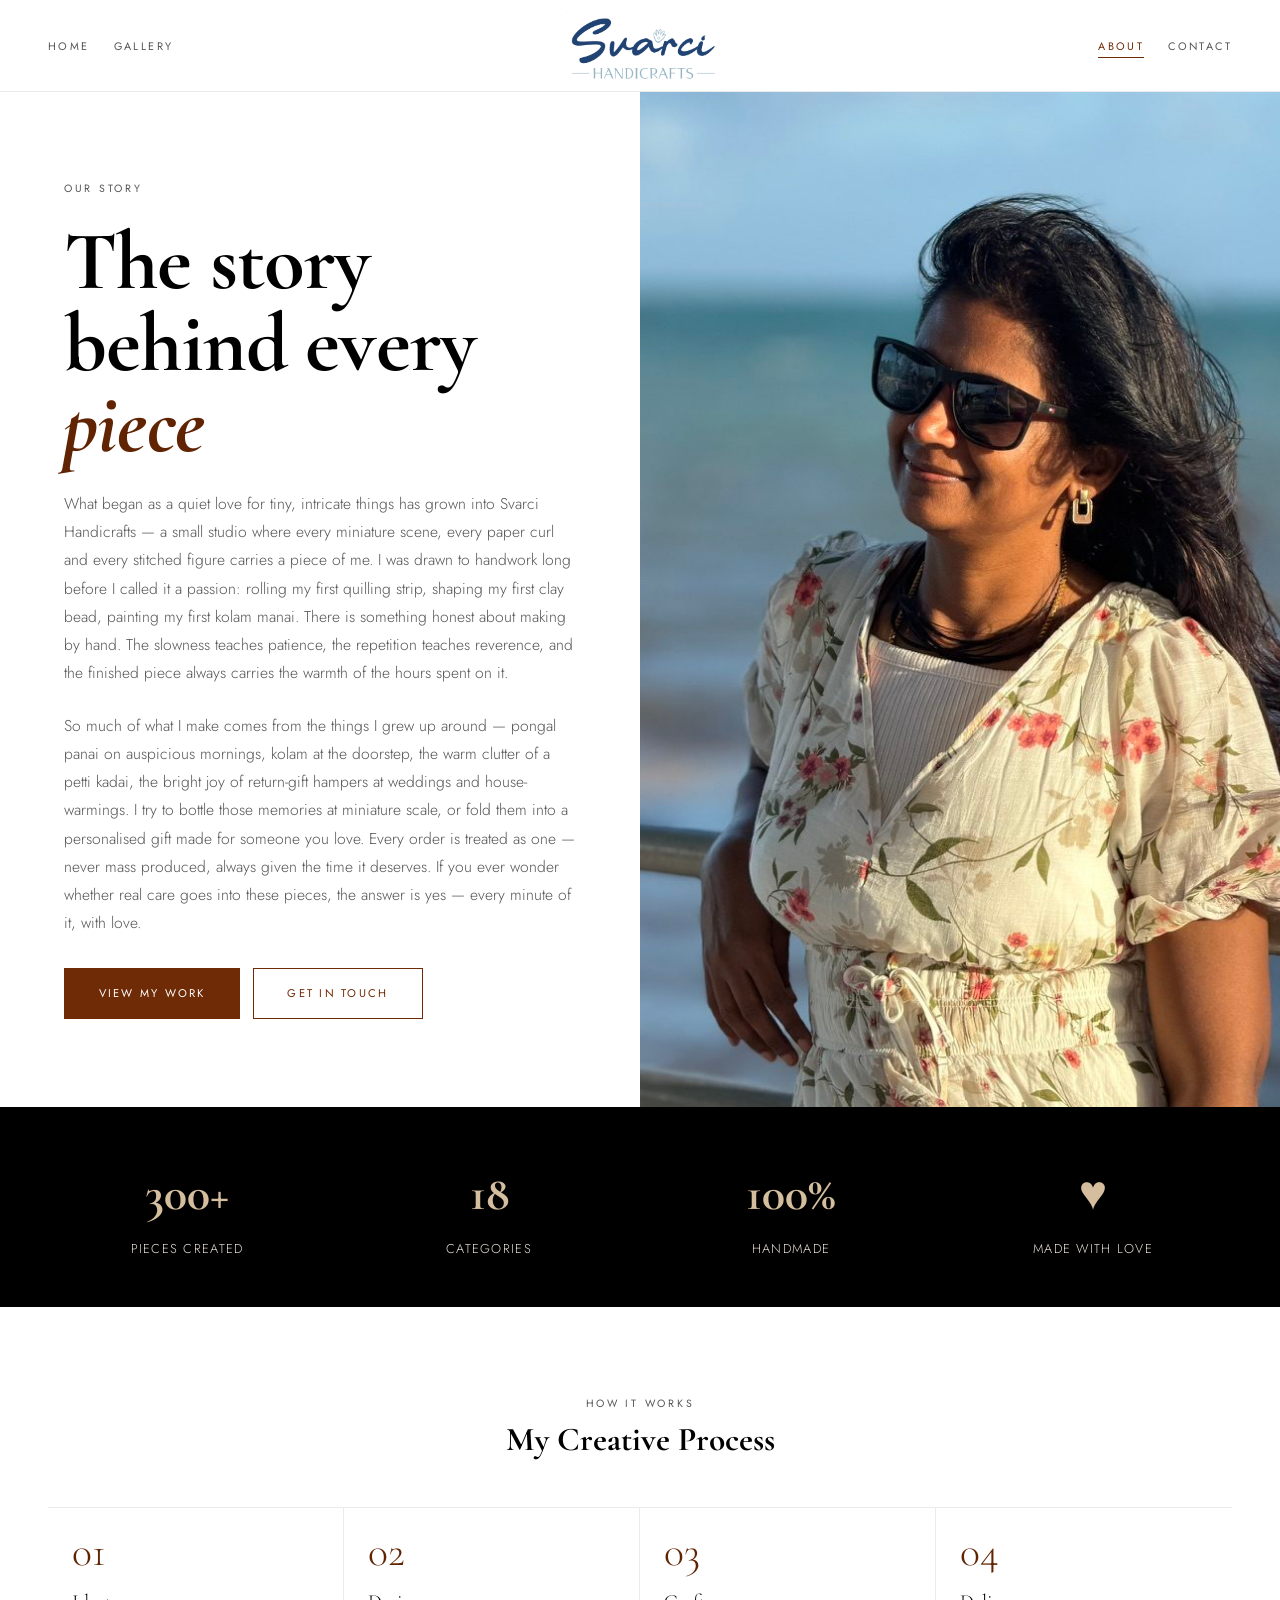
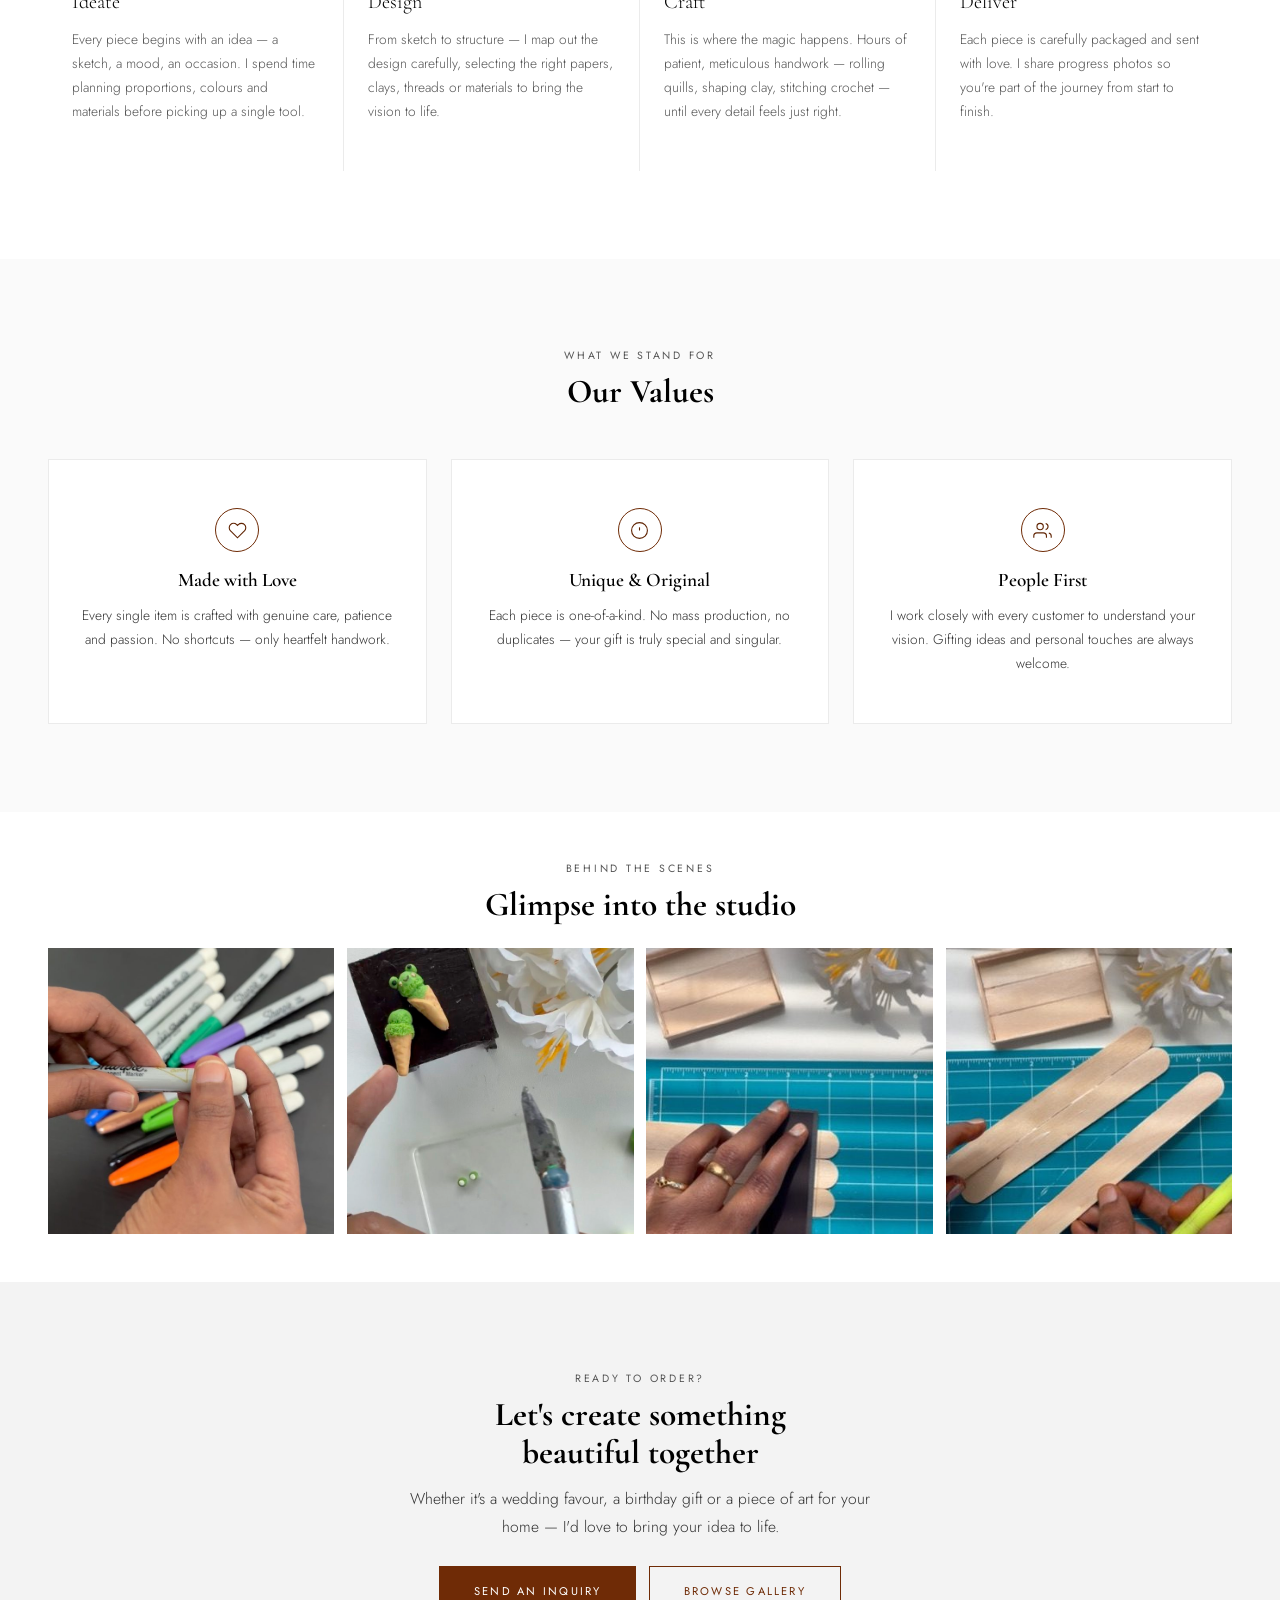
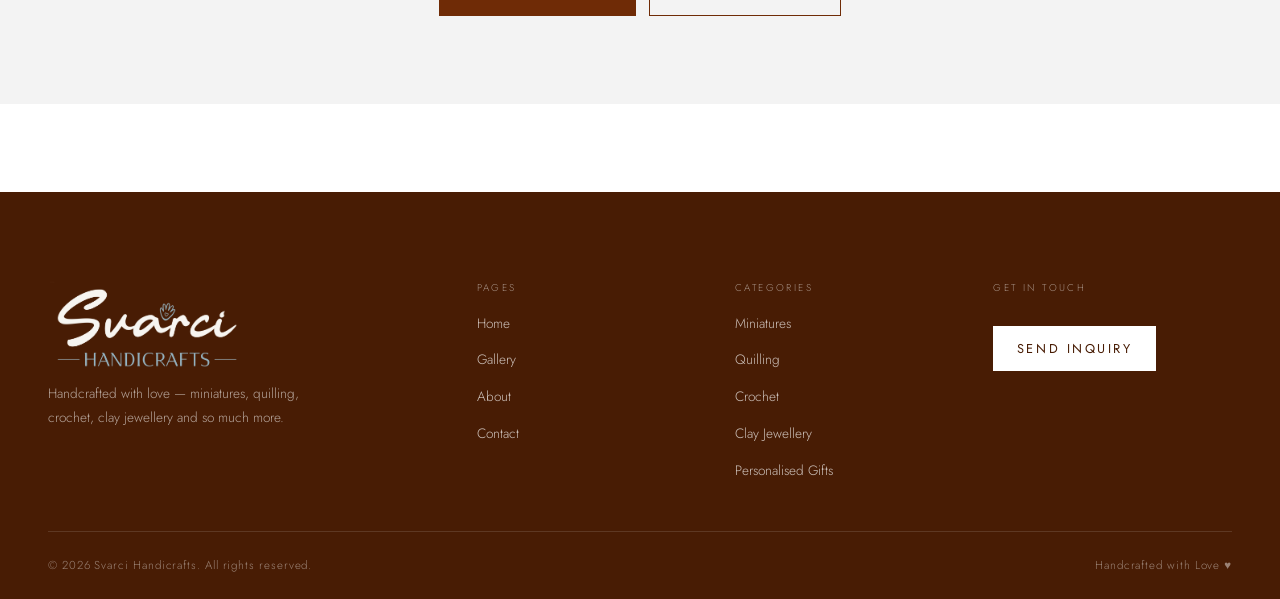
==== commit 1469d64f: "Link social profiles, hide WhatsApp, cap images at 2048px and use WebP - Point Instagram, YouTube, F" ====
--- a/about.html
+++ b/about.html
@@ -7,7 +7,7 @@
   <meta name="description" content="The story behind Svarci Handicrafts — handmade with love, passion and purpose."/>
   <link rel="preconnect" href="https://fonts.googleapis.com"/>
   <link href="https://fonts.googleapis.com/css2?family=Cormorant+Garamond:ital,wght@0,300;0,400;0,500;1,300;1,400&family=Jost:wght@300;400;500&display=swap" rel="stylesheet"/>
-  <link rel="stylesheet" href="css/styles.css"/>
+  <link rel="stylesheet" href="css/styles.css?v=11"/>
 <style>.display-xl,.display-md{font-weight:700}.value-title{font-weight:600}.value-desc{color:#333}.process-desc{color:#555}</style>
 </head>
 <body>
@@ -211,7 +211,7 @@
   </div>
 </footer>
 
-<script src="js/catalog.js?v=2"></script>
+<script src="js/catalog.js?v=4"></script>
 <script src="js/gallery.js"></script>
 <script src="js/main.js"></script>
 </body>
--- a/css/styles.css
+++ b/css/styles.css
@@ -172,7 +172,8 @@
 .social-section{background:var(--bone);padding:var(--sp-xl) 0 0}
 .social-head{text-align:center;max-width:620px;margin:0 auto var(--sp-lg);display:flex;flex-direction:column;gap:.7rem;align-items:center}
 .social-handle{font-family:var(--serif);font-size:clamp(1.7rem,3vw,2.6rem);font-weight:300}
-.insta-strip{display:grid;grid-template-columns:repeat(6,1fr);gap:2px}
+.insta-strip{display:grid;grid-template-columns:repeat(5,1fr);gap:2px}
+.is-hidden{display:none!important}
 .insta-tile{position:relative;aspect-ratio:1;overflow:hidden;display:block;background:var(--bone-3)}
 .insta-tile .img-placeholder{position:absolute;inset:0;height:100%;transition:transform 1s var(--ease)}
 .social-thumb{position:absolute;inset:0;display:flex;flex-direction:column;align-items:center;justify-content:center;gap:.55rem;padding:1rem;text-align:center;background:var(--brand-tint);color:var(--brand);transition:transform 1s var(--ease)}
@@ -206,12 +207,12 @@
 .count-badge{display:inline-flex;align-items:center;padding:.15rem .5rem;border-radius:999px;background:rgba(255,255,255,.24);color:var(--white);font-size:.66rem;letter-spacing:.04em}
 
 /* ── COLLECTION GRID ── */
-.gallery-grid{display:grid;grid-template-columns:repeat(3,1fr);gap:var(--sp-lg) var(--sp-md);margin-top:var(--sp-lg)}
+.gallery-grid{display:grid;grid-template-columns:repeat(4,1fr);gap:var(--sp-md) var(--sp-md);margin-top:var(--sp-lg)}
 .gallery-card{display:block}
-.gallery-card .frame{position:relative;overflow:hidden;aspect-ratio:3/4;background:var(--bone-3)}
+.gallery-card .frame{position:relative;overflow:hidden;aspect-ratio:1/1;background:var(--bone-3)}
 .gallery-card .frame .img-placeholder{position:absolute;inset:0;height:100%;transition:transform 1.1s var(--ease)}
 .gallery-card:hover .frame .img-placeholder{transform:scale(1.045)}
-.gallery-card-info{padding-top:var(--sp-sm);text-align:center}
+.gallery-card-info{padding-top:.5rem;text-align:center}
 .gallery-card-name{font-family:var(--serif);font-size:1.15rem;color:var(--ink)}
 .gallery-card-cat{font-size:.63rem;letter-spacing:.18em;text-transform:uppercase;color:var(--ink-3);margin-top:4px}
 .gallery-hidden{display:none!important}
@@ -280,8 +281,6 @@
 /* ══ RESPONSIVE ══ */
 @media(max-width:1180px){
   .footer-grid{grid-template-columns:1.6fr 1fr 1fr;gap:var(--sp-lg)}
-  .insta-strip{grid-template-columns:repeat(4,1fr)}
-  .insta-tile:nth-child(n+5){display:none}
 }
 @media(max-width:1024px){
   :root{--sp-xl:3.6rem;--sp-lg:2rem}
@@ -319,8 +318,8 @@
   .products-grid{grid-template-columns:repeat(2,1fr);gap:var(--sp-sm)}
   .selection-grid{grid-template-columns:repeat(2,1fr);gap:var(--sp-md) var(--sp-sm)}
   .gallery-grid{grid-template-columns:repeat(2,1fr);gap:var(--sp-md) var(--sp-sm)}
-  .insta-strip{grid-template-columns:repeat(2,1fr)}
-  .insta-tile:nth-child(n+5){display:block}
+  .insta-strip{display:flex;flex-wrap:wrap;justify-content:center}
+  .insta-tile{width:calc((100% - 4px)/3)}
   .values-grid{grid-template-columns:1fr}
   .process-grid{grid-template-columns:1fr}
   .process-step{border-right:none;border-bottom:1px solid var(--line)}
@@ -337,7 +336,7 @@
 }
 
 /* ── COLLECTION DETAIL ── */
-.coll-hero{padding-bottom:calc(var(--sp-xl) - 1.5rem)}
+.coll-hero,.gallery-hero{padding-top:24px;padding-bottom:24px}
 .coll-back{display:inline-block;margin-bottom:var(--sp-md);border-bottom:1px solid var(--line);padding-bottom:3px;transition:all var(--t-fast)}
 .coll-back:hover{color:var(--ink);border-color:var(--ink)}
 .coll-hero h1{margin-bottom:.9rem}
@@ -346,6 +345,19 @@
 .coll-row{display:grid;gap:var(--sp-md)}
 .coll-row.one{grid-template-columns:1fr}
 .coll-row.two{grid-template-columns:1fr 1fr}
+.coll-grid{display:grid;grid-template-columns:repeat(4,1fr);gap:var(--sp-md) var(--sp-md)}
+.coll-grid .coll-figure figcaption{flex-direction:column;align-items:flex-start;gap:.15rem;font-size:1rem;line-height:1.3;padding-top:.5rem;margin-top:.5rem}
+.coll-body{background:var(--bone)}
+/* Category sections (Gallery + collection pages): 24px top and bottom */
+.gallery-body,.coll-body{padding:24px 0}
+.gallery-body .gallery-grid,.coll-body .coll-stack{margin-top:0}
+.coll-grid .coll-figure figcaption span{font-size:.68rem;letter-spacing:.16em}
+.coll-set+.coll-set{margin-top:var(--sp-lg)}
+.coll-set-head{display:flex;align-items:baseline;justify-content:space-between;gap:var(--sp-sm);padding-bottom:var(--sp-sm);margin-bottom:var(--sp-md);border-bottom:1px solid #1D1D1D}
+.coll-set-title{font-family:var(--serif);font-size:clamp(1.4rem,2.4vw,2rem);font-weight:700;color:#1D1D1D;line-height:1.2}
+.coll-set-head .text-overline{white-space:nowrap}
+@media(max-width:1024px){.coll-grid{grid-template-columns:repeat(3,1fr)}}
+@media(max-width:768px){.coll-grid{grid-template-columns:repeat(2,1fr);gap:var(--sp-md) var(--sp-sm)}}
 .coll-figure{display:flex;flex-direction:column}
 .coll-open{display:block;width:100%;padding:0;cursor:zoom-in}
 .coll-figure .frame{position:relative;overflow:hidden;background:var(--bone-3);width:100%}
